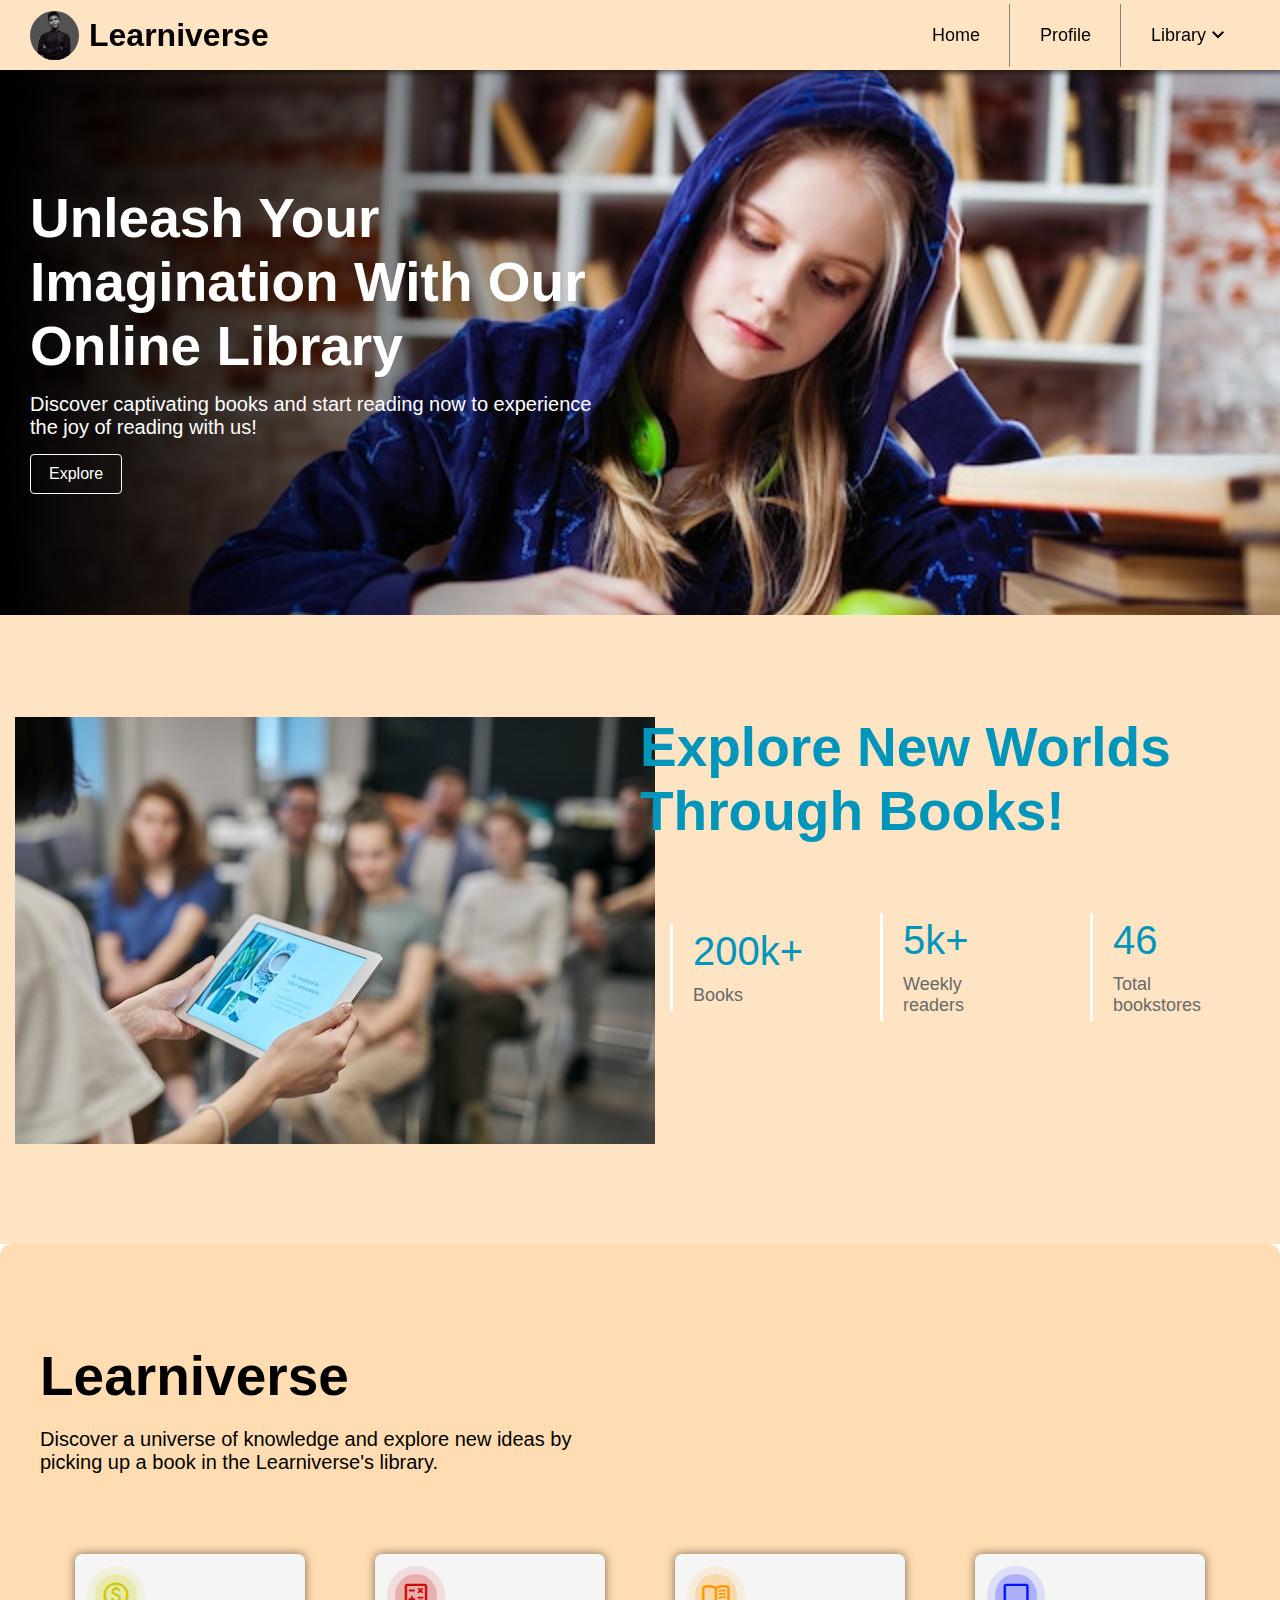
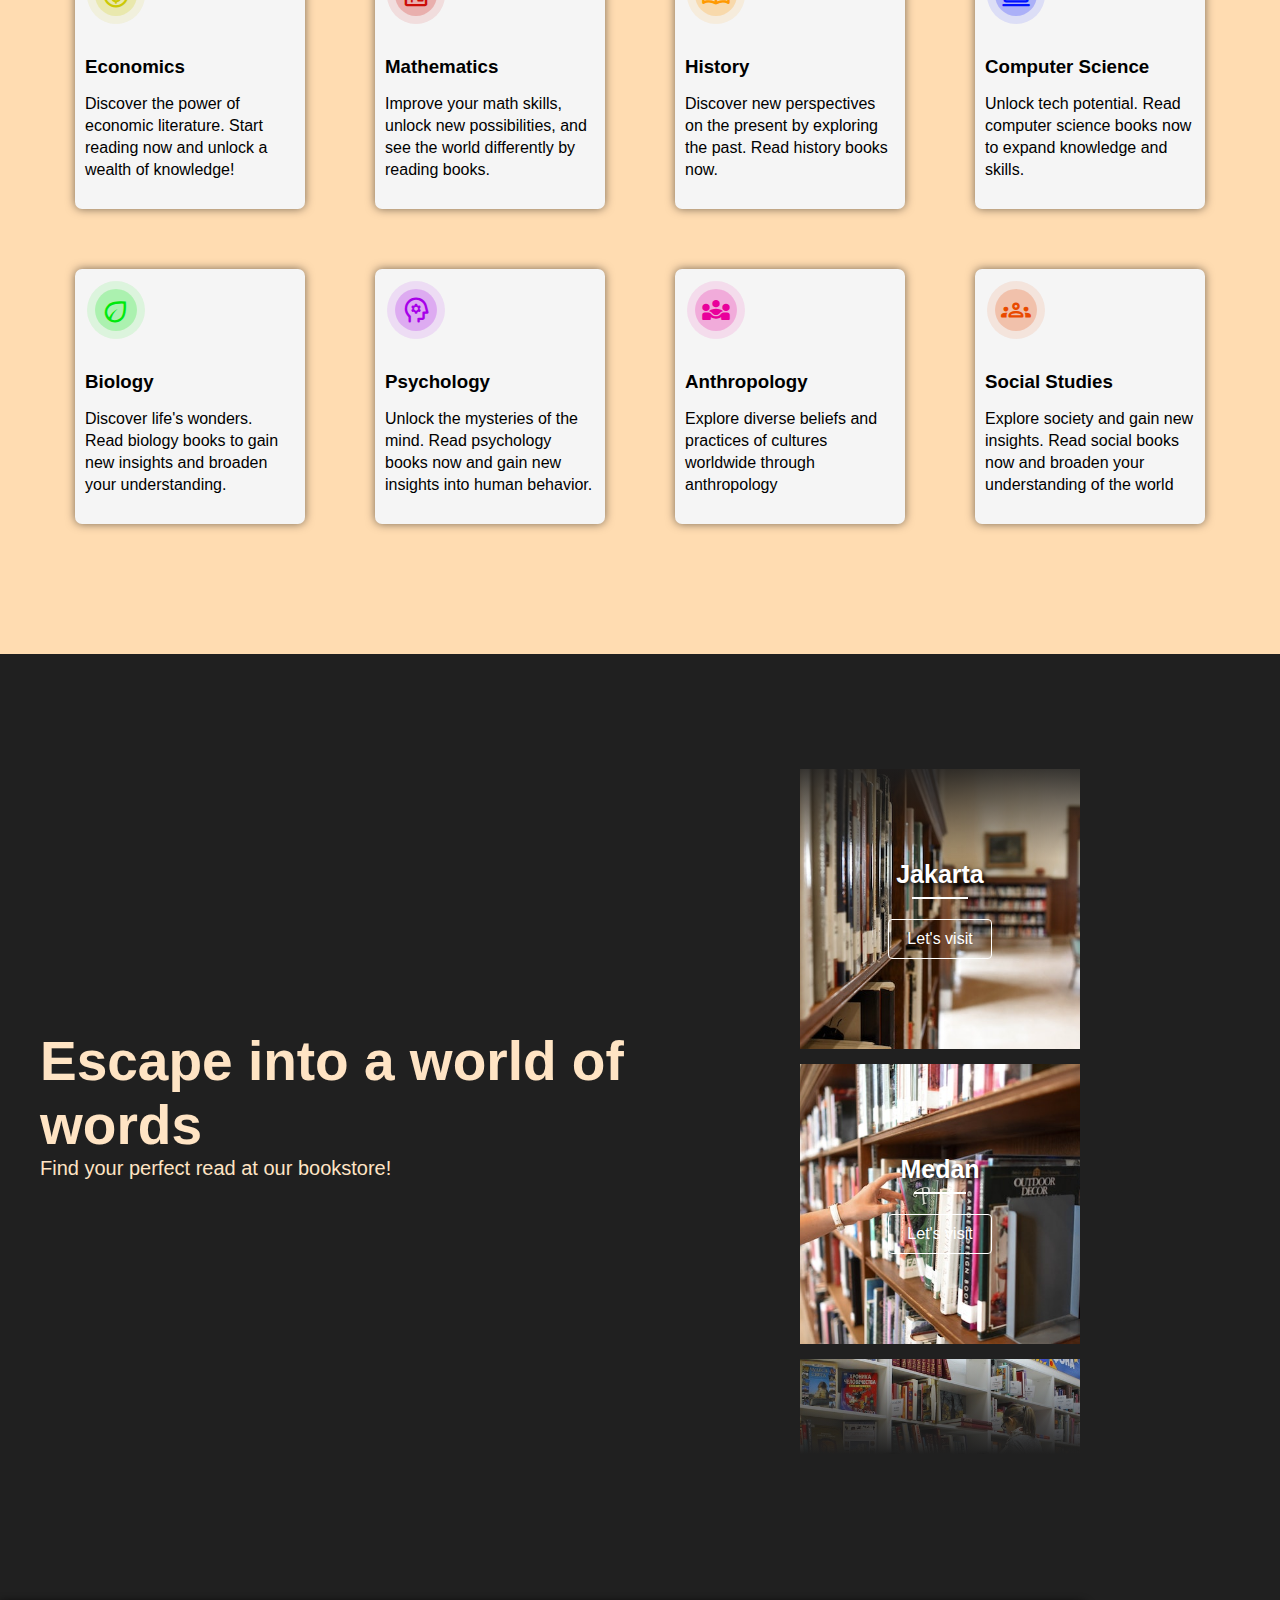
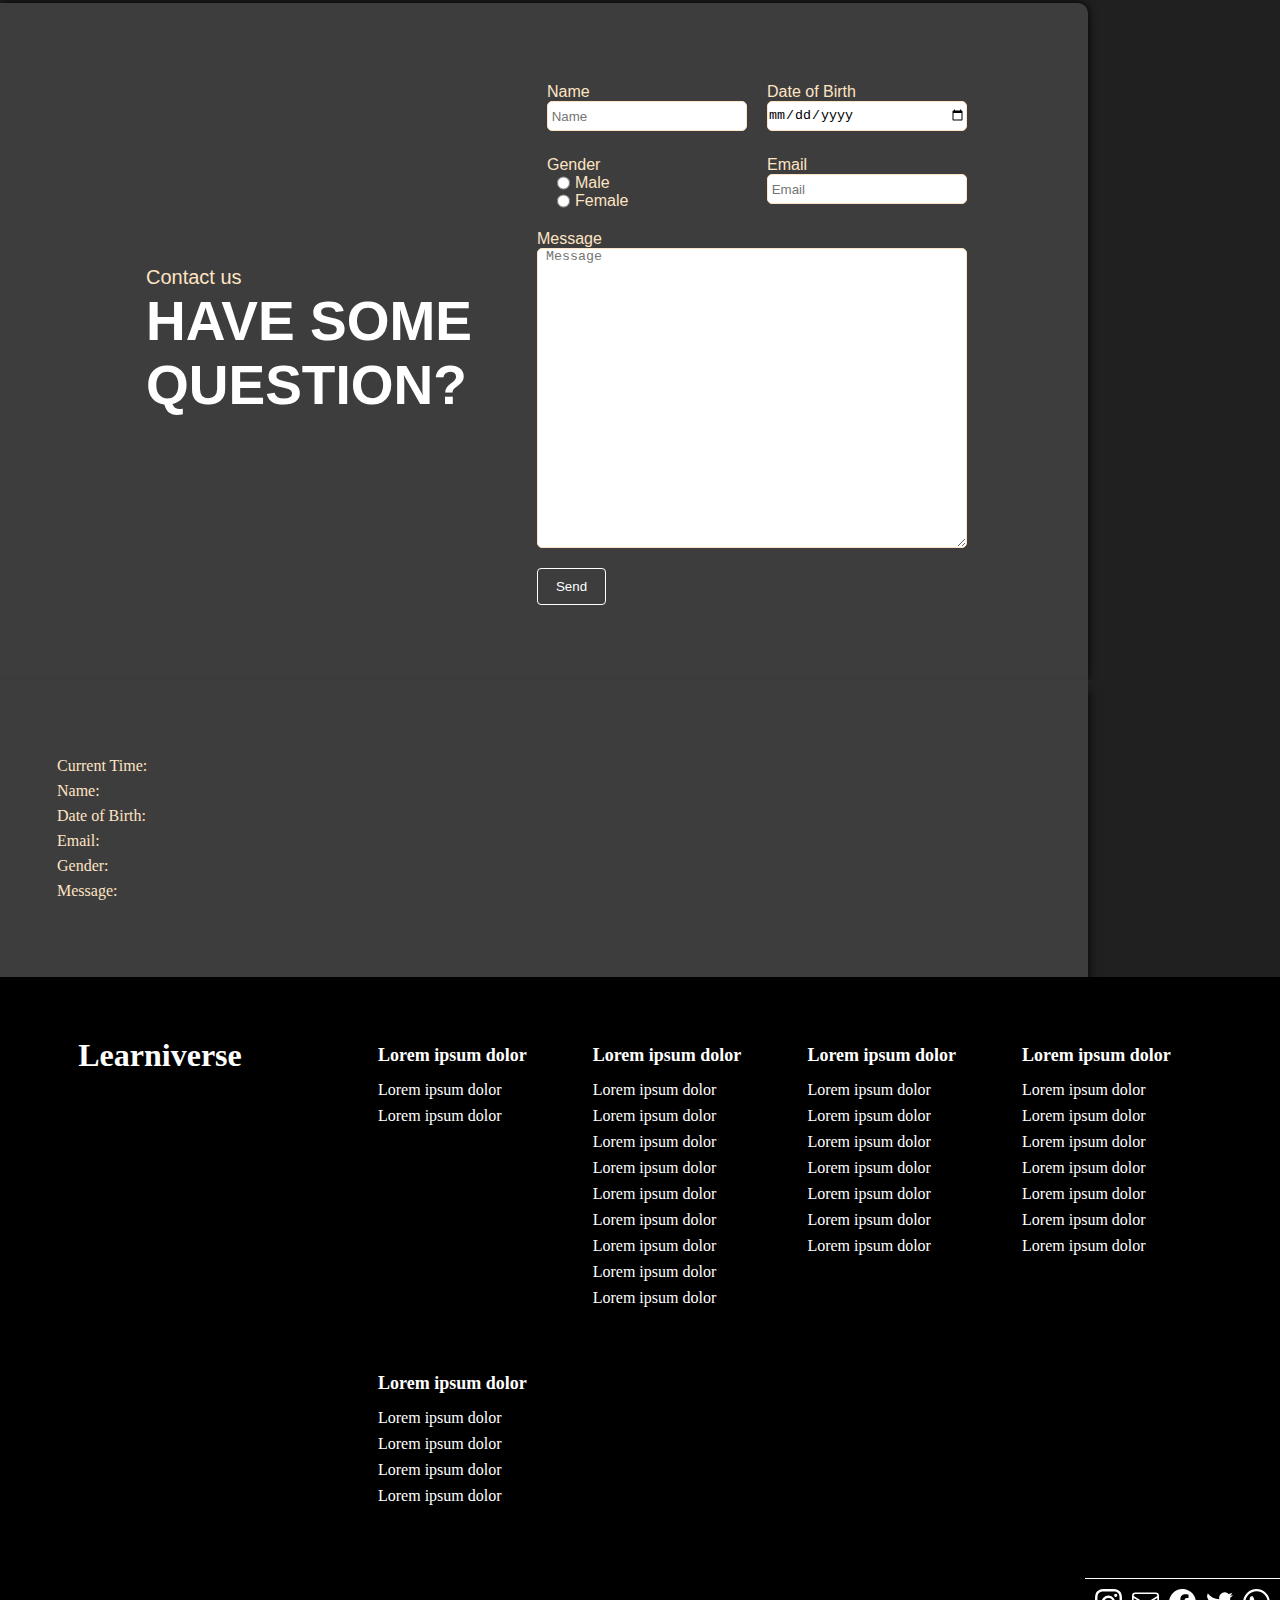
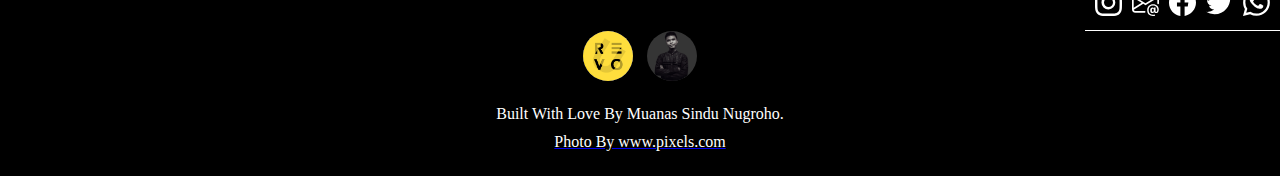
==== index.html @ a93713da "config" ====
<!DOCTYPE html>
<html lang="en">
  <head>
    <meta charset="UTF-8" />
    <meta http-equiv="X-UA-Compatible" content="IE=edge" />
    <meta name="viewport" content="width=device-width, initial-scale=1.0" />
    <link rel="preconnect" href="https://fonts.googleapis.com" />
    <link rel="preconnect" href="https://fonts.gstatic.com" crossorigin />
    <link
      href="https://fonts.googleapis.com/css2?family=Roboto+Mono&display=swap"
      rel="stylesheet"
    />
    <link
    rel="stylesheet"
    href="https://fonts.googleapis.com/css2?family=Material+Symbols+Outlined:opsz,wght,FILL,GRAD@48,400,0,0"
  />
    <link
      rel="stylesheet"
      href="https://fonts.googleapis.com/css2?family=Material+Symbols+Rounded:opsz,wght,FILL,GRAD@48,400,0,0"
    />
    <link rel="stylesheet" href="./assets/css/main.css" />
    <title>Home Page</title>
  </head>
  <body>
    

    <!-- nav -->
    <nav>
      <div class="menu">
        <span class="material-symbols-outlined menu-icon">
          menu
          </span>
      </div>
      <div class="container nav-container">
        <div class="logo-brand">
         <img src="/assets/img/img-background-linear-gradient.png" alt=""> 
         <h1>Learniverse</h1>
        </div>
        <div class="nav-bar">
          <div class="nav-link border-right">
            <a href="#">Home</a>
          </div>
          <div class="nav-link border-right">
            <a href="profile/index.html">Profile</a>
          </div>
          <div class="nav-link library">
            <a href="#">Library</a>
            <span class="material-symbols-outlined arrow">expand_more</span>
            <div class="dropdown">
              <div class="title">
                <p>Library</p>
              </div>
              <div class="link-container">
                <div class="link-section">
                  <a href="" class="link "><p class="sub-link"><span class="material-symbols-outlined">
                    arrow_right
                    </span>Lorem ipsum dolor</p></a>
                  <a href="#" class="link"><p>Lorem ipsum</p></a>
                  <a href="#" class="link"><p>Lorem ipsum</p></a>
                  <a href="#" class="link"><p>Lorem ipsum</p></a>
                  <a href="#" class="link"><p>Lorem ipsum</p></a>
                  <a href="#" class="link"><p>Lorem ipsum</p></a>
                  <a href="#" class="link"><p>Lorem ipsum</p></a>
                  <a href="#" class="link"><p>Lorem ipsum</p></a>
                </div>
                <div class="link-section">
                  <a href="#" class="link "><p class="sub-link"><span class="material-symbols-outlined">
                    arrow_right
                    </span>Lorem ipsum dolor</p></a>
                  <a href="#" class="link"><p>Lorem ipsum</p></a>
                  <a href="#" class="link"><p>Lorem ipsum</p></a>
                  <a href="#" class="link"><p>Lorem ipsum</p></a>
                  <a href="#" class="link"><p>Lorem ipsum</p></a>
                </div>
              </div>
            </div>
          </div>
        </div>
      </div>
    </nav>

    <!-- hero -->
    <section id="hero">
      <div class="hero-img">
        <img src="./assets/img/hero-img-1.jpg" alt="">
      </div>
      <div class="title">
        <h1>Unleash your imagination with our online library</h1>
        <p>Discover captivating books and start reading now to experience the joy of reading with us!</p>
        <a href="#" class="btn">Explore</a>
      </div>
    </section>

    <!-- book-stats -->
    <section id="book-stats">
      <div class="container">
        <div class="book-stats-img">
          <img src="./assets/img/hero-img-4.jpg" alt="" />
        </div>
        <div class="desc">
          <div class="desc-header">
            <h1>
              Explore new worlds through books!
            </h1>
          </div>
          <div class="desc-stats">
            <!-- books -->
            <div class="stats-item">
              <div class="number-stats-item">
                <p>200k+</p>
              </div>
              <div class="desc-stats-item">
                <p>Books</p>
              </div>
            </div>
            <!-- user -->
            <div class="stats-item">
              <div class="number-stats-item">
                <p>5k+</p>
              </div>
              <div class="desc-stats-item">
                <p>Weekly readers</p>
              </div>
            </div>
            <!-- bookstore -->
            <div class="stats-item">
              <div class="number-stats-item">
                <p>46</p>
              </div>
              <div class="desc-stats-item">
                <p>Total bookstores</p>
              </div>
            </div>
          </div>
        </div>
      </div>
    </section>

    <!-- learning -->
    <section id="learning">
      <div class="container">
        <div class="learning-title">
          <h1>Learniverse</h1>
          <p>Discover a universe of knowledge and explore new ideas by<br>picking up a book in the Learniverse's library.</p>
        </div>
        <div class="card-container">
          <!-- economics -->
          <a href="#" class="card">
            <div class="card-header">
              <span class="material-symbols-rounded" id="economics">
                monetization_on
              </span>
              <span class="material-symbols-rounded" id="arrow">
                arrow_forward_ios
              </span>
            </div>
            <div class="card-desc">
              <h3>Economics</h3>
              <p>
                Discover the power of economic literature. Start reading now and
                unlock a wealth of knowledge!
              </p>
            </div>
          </a>
          <!-- math -->
          <a href="#" class="card">
            <div class="card-header">
              <span class="material-symbols-rounded" id="math">
                calculate
              </span>
              <span class="material-symbols-rounded" id="arrow">
                arrow_forward_ios
              </span>
            </div>
            <div class="card-desc">
              <h3>Mathematics</h3>
              <p>
                Improve your math skills, unlock new possibilities, and see the
                world differently by reading books.
              </p>
            </div>
          </a>
          <!-- history -->
          <a href="#" class="card">
            <div class="card-header">
              <span class="material-symbols-rounded" id="history"> menu_book </span>
              <span class="material-symbols-rounded" id="arrow">
                arrow_forward_ios
              </span>
            </div>
            <div class="card-desc">
              <h3>History</h3>
              <p>
                Discover new perspectives on the present by exploring the past.
                Read history books now.
              </p>
            </div>
          </a>
          <!-- Computer Science -->
          <a href="#" class="card">
            <div class="card-header">
              <span class="material-symbols-rounded" id="computer">
                computer
                </span>
              <span class="material-symbols-rounded" id="arrow">
                arrow_forward_ios
              </span>
            </div>
            <div class="card-desc">
              <h3>Computer Science</h3>
              <p>
                Unlock tech potential. Read computer science books now to expand knowledge and skills.
              </p>
            </div>
          </a>
          <!-- Biology -->
          <a href="#" class="card">
            <div class="card-header">
              <span class="material-symbols-rounded" id="biology">
                eco
                </span>
              <span class="material-symbols-rounded" id="arrow">
                arrow_forward_ios
              </span>
            </div>
            <div class="card-desc">
              <h3>Biology</h3>
              <p>
                Discover life's wonders. Read biology books to gain new insights and broaden your understanding.
              </p>
            </div>
          </a>
          <!-- Psychology -->
          <a href="#" class="card">
            <div class="card-header">
              <span class="material-symbols-rounded" id="psycology">
                psychology
                </span>
              <span class="material-symbols-rounded" id="arrow">
                arrow_forward_ios
              </span>
            </div>
            <div class="card-desc">
              <h3>Psychology</h3>
              <p>
                Unlock the mysteries of the mind. Read psychology books now and gain new insights into human behavior.
              </p>
            </div>
          </a>
          <!-- Anthropology -->
          <a href="#" class="card">
            <div class="card-header">
              <span class="material-symbols-rounded" id="anthropology">
                diversity_3
                </span>
              <span class="material-symbols-rounded" id="arrow">
                arrow_forward_ios
              </span>
            </div>
            <div class="card-desc">
              <h3>Anthropology</h3>
              <p>
                Explore diverse beliefs and practices of cultures worldwide through anthropology
              </p>
            </div>
          </a>
           <!-- Social Studies -->
           <a href="#" class="card">
            <div class="card-header">
              <span class="material-symbols-rounded" id="social">
                groups
                </span>
              <span class="material-symbols-rounded" id="arrow">
                arrow_forward_ios
              </span>
            </div>
            <div class="card-desc">
              <h3>Social Studies</h3>
              <p>
                Explore society and gain new insights. Read social books now and broaden your understanding of the world
              </p>
            </div>
          </a>
        </div>
      </div>
    </section>

    <!-- bookstore -->
    <section id="bookstore">
      <div class="container">
        <div class="title-bookstore">
          <h1>Escape into a world of words</h1>
          <p>Find your perfect read at our bookstore!</p>
        </div>
        <div class="card-container">
        <div class="card-container-item">
        <div class="card lib-1">
          <h3>Jakarta</h3>
          <a href="#" class="btn">Let's visit</a>
        </div>
        <div class="card lib-2">
          <h3>Medan</h3>
          <a href="#" class="btn">Let's visit</a>
        </div>
        <div class="card lib-3">
          <h3>Gorontalo</h3>
          <a href="#" class="btn">Let's visit</a>
        </div>
        <div class="card lib-4">
          <h3>Pontianak</h3>
          <a href="#" class="btn">Let's visit</a>
        </div>
        <div class="card lib-5">
          <h3>Bali</h3>
          <a href="#" class="btn">Let's visit</a>
        </div>
        <div class="card lib-6">
          <h3>Jambi</h3>
          <a href="#" class="btn">Let's visit</a>
        </div>
        </div>
        
       </div>
      </div>
    </section>

    <!-- form -->
    <section id="form">
      <div class="container">
        <div class="form-title">
          <p>Contact us</p>
          <h1>HAVE SOME <br>QUESTION?</h1>
        </div>
        <div class="card">
          <form method="post" id="myForm">
            <div class="row-input">
              <div class="name-input">
                <label for="name" class="lable">Name</label>
                <input type="text" id="name" name="name" class="input" placeholder=" Name">
                <p id="name-validation"></p>
              </div>
              <div class="date-input">
                <label for="tanggal" class="lable">Date of Birth</label>
                <input type="date" id="tanggal" name="tanggal" class="input">
              </div>
            </div>
            <div class="row-input">
              <div class="gender-input">
                <label for="gender" class="lable">Gender</label>
                <div class="row-gender">
                  <input type="radio" id="gender_male" name="gender" value="Male">
                  <label for="gender_male" class="lable-gender">Male</label>
                </div>
                <div class="row-gender">
                  <input type="radio" id="gender_female" name="gender" value="Female">
                  <label for="gender_female" class="lable-gender">Female</label>
                </div>

              </div>
              <div class="email-input">
                <label for="email" class="lable">Email</label>
                <input type="email" id="email" name="email" class="input" placeholder=" Email">
                <p id="email-validation"></p>
              </div>
            </div>
            <div class="textareas-input">
              <label for="message" class="lable">Message</label>
              <textarea id="message" name="message" class="input" placeholder=" Message"></textarea>
              <p id="message-validation"></p>
            </div>
            <div class="submit">
              <button type="submit" class="btn">Send</button>
            </div>
          </form>
        </div>
      </div>
    </section>

    <section id="output">
      <div class="container">
        <div class="card-output">
          <p>Current Time: <span id="outputCurrentTime"></span></p>
          <p>Name: <span id="outputName"></span></p>
          <p>Date of Birth: <span id="outputDateOfBirth"></span></p>
          <p>Email: <span id="outputEmail"></span></p>
          <p>Gender: <span id="outputGender"></span></p>
          <p>Message: <span id="outputMessage"></span></p>
        </div>
      </div>
    </section>

    <!-- footer -->
    <footer>
      <div class="container">
        <div class="top-footer">
          <div class="brand-title">
            <h1>Learniverse</h1>
          </div>
          <div class="container-link">
            <div class="link-section">
              <a href="">
                <p class="sub-link">Lorem ipsum dolor</p>
              </a>
              <a href="">
                <p>Lorem ipsum dolor</p>
              </a>
              <a href="">
                <p>Lorem ipsum dolor</p>
              </a>
            </div>
            <div class="link-section">
              <a href="">
                <p class="sub-link">Lorem ipsum dolor</p>
              </a>
              <a href="">
                <p>Lorem ipsum dolor</p>
              </a>
              <a href="">
                <p>Lorem ipsum dolor</p>
              </a>
              <a href="">
                <p>Lorem ipsum dolor</p>
              </a>
              <a href="">
                <p>Lorem ipsum dolor</p>
              </a>
              <a href="">
                <p>Lorem ipsum dolor</p>
              </a>
              <a href="">
                <p>Lorem ipsum dolor</p>
              </a>
              <a href="">
                <p>Lorem ipsum dolor</p>
              </a>
              <a href="">
                <p>Lorem ipsum dolor</p>
              </a>
              <a href="">
                <p>Lorem ipsum dolor</p>
              </a>
            </div>
            <div class="link-section">
              <a href="">
                <p class="sub-link">Lorem ipsum dolor</p>
              </a>
              <a href="">
                <p>Lorem ipsum dolor</p>
              </a>
              <a href="">
                <p>Lorem ipsum dolor</p>
              </a>
              <a href="">
                <p>Lorem ipsum dolor</p>
              </a>
              <a href="">
                <p>Lorem ipsum dolor</p>
              </a>
              <a href="">
                <p>Lorem ipsum dolor</p>
              </a>
              <a href="">
                <p>Lorem ipsum dolor</p>
              </a>
              <a href="">
                <p>Lorem ipsum dolor</p>
              </a>
            </div>
            <div class="link-section">
              <a href="">
                <p class="sub-link">Lorem ipsum dolor</p>
              </a>
              <a href="">
                <p>Lorem ipsum dolor</p>
              </a>
              <a href="">
                <p>Lorem ipsum dolor</p>
              </a>
              <a href="">
                <p>Lorem ipsum dolor</p>
              </a>
              <a href="">
                <p>Lorem ipsum dolor</p>
              </a>
              <a href="">
                <p>Lorem ipsum dolor</p>
              </a>
              <a href="">
                <p>Lorem ipsum dolor</p>
              </a>
              <a href="">
                <p>Lorem ipsum dolor</p>
              </a>
            </div>
            <div class="link-section">
              <a href="">
                <p class="sub-link">Lorem ipsum dolor</p>
              </a>
              <a href="">
                <p>Lorem ipsum dolor</p>
              </a>
              <a href="">
                <p>Lorem ipsum dolor</p>
              </a>
              <a href="">
                <p>Lorem ipsum dolor</p>
              </a>
              <a href="">
                <p>Lorem ipsum dolor</p>
              </a>
            </div>
          </div>
        </div>
        <div class="baseline-footer">
          <div class="sosmed">
            <a href="" class="sosmed-icon"><img src="/assets/img/instagram.svg" alt=""></a>
            <a href="" class="sosmed-icon"><img src="/assets/img/envelope-at.svg" alt=""></a>
            <a href="" class="sosmed-icon"><img src="/assets/img/facebook.svg" alt=""></a>
            <a href="" class="sosmed-icon"><img src="/assets/img/twitter.svg" alt=""></a>
            <a href="" class="sosmed-icon"><img src="/assets/img/whatsapp.svg" alt=""></a>
          </div>
          <div class="baseline-logo">
            <img src="/assets/img/RevoU_Logo_WhiteBG.png" alt="">
            <img src="/assets/img/img-background-linear-gradient.png" alt="">
          </div>
          <div class="created-by">
            <p>Built With Love By Muanas Sindu Nugroho.</p>
            <a href="https://www.pexels.com/" target="_blank">
              <p>Photo By www.pixels.com</p>
            </a>
          </div>
        </div>
      </div>
    </footer>

    <script src="./assets/script/main.js"></script>
  </body>
</html>
---- assets/css/main.css ----
nav {
  width: 100%;
  height: 70px;
  background-color: bisque;
  position: fixed;
  top: 0;
  left: 0;
  right: 0;
  box-shadow: 2px 2px 5px 1px rgba(0, 0, 0, 0.5254901961);
  font-family: "Montserrat", sans-serif;
  z-index: 10;
}
nav .menu {
  display: none;
}
nav .container {
  width: 100%;
  height: 100%;
  padding: 0px 20px 0 30px;
  display: flex;
  align-items: center;
  justify-content: space-between;
}
nav .container .logo-brand {
  height: 100%;
  width: -webkit-max-content;
  width: -moz-max-content;
  width: max-content;
  display: flex;
  align-items: center;
}
nav .container .logo-brand img {
  background-color: rgb(82, 82, 82);
  border-radius: 100%;
  height: 70%;
  margin: 0 10px 0 0;
}
nav .container .nav-bar {
  width: -webkit-max-content;
  width: -moz-max-content;
  width: max-content;
  height: 100%;
  display: flex;
  justify-content: space-around;
  align-items: center;
  margin-right: 0px;
}
nav .container .nav-bar .nav-link {
  width: -webkit-max-content;
  width: -moz-max-content;
  width: max-content;
  height: 100%;
  padding: 0 30px;
  display: flex;
  justify-content: center;
  align-items: center;
  position: relative;
}
nav .container .nav-bar .nav-link.border-right::before {
  content: "";
  width: 0;
  height: 90%;
  border-right: 1px solid grey;
  position: absolute;
  right: 0;
  top: 0;
  bottom: 0;
  margin: auto;
}
nav .container .nav-bar .nav-link .arrow {
  transition: 0.4s cubic-bezier(0.18, 0.85, 0.38, 0.95);
}
nav .container .nav-bar .nav-link:hover .arrow {
  transform: rotate(180deg);
}
nav .container .nav-bar .nav-link a {
  font-size: 18px;
  text-decoration: none;
  color: black;
  text-transform: capitalize;
}
nav .container .nav-bar .nav-link .dropdown {
  display: none;
  justify-content: center;
  align-items: flex-start;
  width: 100%;
  height: -webkit-max-content;
  height: -moz-max-content;
  height: max-content;
  position: fixed;
  left: 0;
  right: 0;
  bottom: 0;
  top: 0px;
  background-color: whitesmoke;
  overflow: hidden;
  font-family: "Nunito", sans-serif;
  background-image: url("/assets/img/bg-dropdown-library.jpg");
  background-repeat: no-repeat;
  background-size: cover;
  background-position: center;
  box-shadow: 0 5px 10px 0 rgba(0, 0, 0, 0.425);
}
nav .container .nav-bar .nav-link .dropdown::after {
  content: "";
  width: 100%;
  height: 100%;
  position: absolute;
  top: 0;
  bottom: 0;
  left: 0;
  right: 0;
  z-index: -1;
  background-image: linear-gradient(to right, rgb(255, 255, 255), rgba(255, 255, 255, 0.6));
}
nav .container .nav-bar .nav-link .dropdown .title {
  height: 100%;
  width: 26%;
  text-align: center;
  font-size: 28px;
  padding: 25px 70px;
  text-align: end;
  font-weight: 500;
}
nav .container .nav-bar .nav-link .dropdown .link-container {
  width: 74%;
  height: -webkit-max-content;
  height: -moz-max-content;
  height: max-content;
  display: flex;
  padding: 13px 80px;
  flex-direction: row;
  position: relative;
}
nav .container .nav-bar .nav-link .dropdown .link-container::before {
  content: "";
  width: 100%;
  height: 85%;
  margin: auto;
  border-left: 2px solid rgb(134, 134, 134);
  position: absolute;
  right: 0;
  top: 0;
  bottom: 0;
}
nav .container .nav-bar .nav-link .dropdown .link-container .link-section {
  margin-right: 40px;
}
nav .container .nav-bar .nav-link .dropdown .link-container .link-section a {
  color: rgb(77, 77, 77);
  z-index: 9;
}
nav .container .nav-bar .nav-link .dropdown .link-container .link-section a p {
  width: -webkit-max-content;
  width: -moz-max-content;
  width: max-content;
  border-radius: 2px;
  padding: 5px;
  margin: 7px;
  position: relative;
}
nav .container .nav-bar .nav-link .dropdown .link-container .link-section a p:hover {
  background-color: rgba(230, 230, 230, 0.596);
}
nav .container .nav-bar .nav-link .dropdown .link-container .link-section a p.sub-link {
  font-weight: 600;
  color: black;
}
nav .container .nav-bar .nav-link .dropdown .link-container .link-section a p .material-symbols-outlined {
  position: absolute;
  left: -20px;
}
nav .container .library {
  height: 100%;
  width: -webkit-max-content;
  width: -moz-max-content;
  width: max-content;
  transition: 0.3s cubic-bezier(0.18, 0.85, 0.38, 0.95);
}
nav .container .library:hover .dropdown {
  display: flex;
  top: 70px;
  opacity: 1;
}

@media (max-width: 575.98px) {
  nav {
    min-height: 72px;
    max-height: -webkit-max-content;
    max-height: -moz-max-content;
    max-height: max-content;
    background-color: bisque;
    box-shadow: none;
  }
  nav .menu {
    display: flex;
    width: 100%;
    height: -webkit-max-content;
    height: -moz-max-content;
    height: max-content;
    justify-content: flex-end;
    background-color: bisque;
    align-items: center;
    padding: 10px;
    z-index: 10;
    position: relative;
  }
  nav .menu .menu-icon {
    font-size: 50px;
    border: 1px solid black;
    border-radius: 5px;
    padding: 0 5px;
  }
  nav .container {
    width: 100%;
    height: -webkit-max-content;
    height: -moz-max-content;
    height: max-content;
    display: flex;
    flex-direction: column;
    box-shadow: 2px 2px 5px 1px rgba(0, 0, 0, 0.5254901961);
    padding: 10px;
    margin-top: -187px;
    opacity: 1;
    background-color: bisque;
    transition: 0.3s cubic-bezier(0.215, 0.61, 0.355, 1);
    z-index: -10;
  }
  nav .container .logo-brand {
    justify-content: flex-start;
    width: 100%;
  }
  nav .container .logo-brand img {
    width: 60px;
  }
  nav .container .nav-bar {
    flex-direction: column;
  }
  nav .container .nav-bar .nav-link {
    margin: 15px 0 0 0;
  }
  nav .container .nav-bar .nav-link a {
    font-size: 20px;
    font-weight: 600;
  }
  nav .container .nav-bar .nav-link.border-right::before, nav .container .nav-bar .nav-link .material-symbols-outlined, nav .container .nav-bar .nav-link .dropdown {
    border-right: none;
    display: none;
  }
}
@media (max-width: 767.98px) {
  nav {
    min-height: 72px;
    max-height: -webkit-max-content;
    max-height: -moz-max-content;
    max-height: max-content;
    background-color: bisque;
    box-shadow: none;
  }
  nav .menu {
    display: flex;
    width: 100%;
    height: -webkit-max-content;
    height: -moz-max-content;
    height: max-content;
    justify-content: flex-end;
    background-color: bisque;
    align-items: center;
    padding: 10px;
    z-index: 10;
    position: relative;
  }
  nav .menu .menu-icon {
    font-size: 40px;
    border: 1px solid black;
    border-radius: 5px;
    padding: 0 5px;
  }
  nav .container {
    width: 100%;
    height: -webkit-max-content;
    height: -moz-max-content;
    height: max-content;
    display: flex;
    flex-direction: column;
    box-shadow: 2px 2px 5px 1px rgba(0, 0, 0, 0.5254901961);
    padding: 10px;
    margin-top: -187px;
    opacity: 1;
    background-color: bisque;
    transition: 0.3s cubic-bezier(0.215, 0.61, 0.355, 1);
    z-index: -10;
  }
  nav .container .logo-brand {
    justify-content: flex-start;
    width: 100%;
  }
  nav .container .logo-brand img {
    width: 60px;
  }
  nav .container .nav-bar {
    flex-direction: column;
  }
  nav .container .nav-bar .nav-link {
    margin: 15px 0 0 0;
  }
  nav .container .nav-bar .nav-link a {
    font-size: 20px;
    font-weight: 600;
  }
  nav .container .nav-bar .nav-link.border-right::before, nav .container .nav-bar .nav-link .material-symbols-outlined, nav .container .nav-bar .nav-link .dropdown {
    border-right: none;
    display: none;
  }
}
section#hero {
  width: 100%;
  height: 550px;
  margin-top: 65px;
  z-index: 4;
  position: relative;
  font-family: "Open Sans", sans-serif;
  overflow: hidden;
}
section#hero::before {
  content: "";
  width: 50%;
  height: 600px;
  position: absolute;
  bottom: 0;
  top: 0;
  background-image: linear-gradient(to right, black, rgba(0, 0, 0, 0));
}
section#hero .hero-img {
  width: 100%;
  height: 100%;
  z-index: -2;
}
section#hero .hero-img img {
  margin-top: -50px;
  width: 100%;
  background-position: 0 -30px;
}
section#hero .title {
  width: 50%;
  height: -webkit-max-content;
  height: -moz-max-content;
  height: max-content;
  padding: 70px 30px;
  position: absolute;
  bottom: 0;
  left: 0;
  top: 0;
  margin: auto;
  z-index: 5;
  color: white;
  display: flex;
  flex-direction: column;
}
section#hero .title h1 {
  font-size: 55px;
  font-family: "Open Sans", sans-serif;
  margin-bottom: 15px;
  text-transform: capitalize;
}
section#hero .title p {
  font-size: 20px;
  font-family: "Open Sans", sans-serif;
  margin-bottom: 15px;
}
section#hero .title .btn {
  width: -webkit-max-content;
  width: -moz-max-content;
  width: max-content;
}

@media (max-width: 433.98px) {
  section#hero {
    height: -webkit-max-content;
    height: -moz-max-content;
    height: max-content;
  }
  section#hero::before {
    content: "";
    width: 100%;
    height: 105%;
    top: 2px;
    bottom: 0px;
  }
  section#hero .title {
    display: flex;
    flex-direction: column;
    padding: 0 10px;
  }
  section#hero .title h1 {
    font-size: 18px !important;
  }
  section#hero .title p {
    display: none;
  }
  section#hero .title .btn {
    font-size: 16px;
    padding: 3px 5px;
  }
  section#hero .hero-img img {
    margin-bottom: -5px;
  }
}
@media (max-width: 575.98px) {
  section#hero {
    height: -webkit-max-content;
    height: -moz-max-content;
    height: max-content;
  }
  section#hero::before {
    content: "";
    width: 100%;
    height: 105%;
    top: 2px;
    bottom: 0px;
  }
  section#hero .title {
    display: flex;
    flex-direction: column;
    padding: 0 10px;
  }
  section#hero .title h1 {
    font-size: 18px;
  }
  section#hero .title p {
    display: none;
  }
  section#hero .title .btn {
    font-size: 16px;
    padding: 3px 5px;
  }
  section#hero .hero-img img {
    margin-bottom: -5px;
  }
}
@media (max-width: 767.98px) {
  section#hero {
    height: -webkit-max-content;
    height: -moz-max-content;
    height: max-content;
  }
  section#hero::before {
    content: "";
    width: 100%;
    height: 105%;
    top: 2px;
    bottom: 0px;
  }
  section#hero .title {
    display: flex;
    flex-direction: column;
    padding: 0 10px;
  }
  section#hero .title h1 {
    font-size: 27px;
  }
  section#hero .title p {
    font-size: 18px;
  }
  section#hero .title .btn {
    font-size: 16px;
    padding: 3px 5px;
  }
  section#hero .hero-img img {
    margin-bottom: -5px;
  }
}
@media (max-width: 991.98px) {
  section#hero {
    height: -webkit-max-content;
    height: -moz-max-content;
    height: max-content;
  }
  section#hero::before {
    content: "";
    width: 100%;
    height: 105%;
    top: 2px;
    bottom: 0px;
  }
  section#hero .title {
    display: flex;
    flex-direction: column;
    padding: 0 10px;
  }
  section#hero .title h1 {
    font-size: 27px;
  }
  section#hero .title p {
    font-size: 18px;
  }
  section#hero .title .btn {
    font-size: 16px;
    padding: 3px 5px;
  }
  section#hero .hero-img img {
    margin-bottom: -5px;
  }
}
section#book-stats {
  background-color: bisque;
  width: 100%;
  height: -webkit-max-content;
  height: -moz-max-content;
  height: max-content;
  padding: 100px 0;
  display: flex;
  justify-content: center;
  align-items: center;
}
section#book-stats .container {
  width: 100%;
  height: -webkit-max-content;
  height: -moz-max-content;
  height: max-content;
  display: flex;
  padding: 0 15px;
  flex-direction: row;
  justify-content: flex-start;
  align-items: center;
  position: relative;
  font-family: "Open Sans", sans-serif;
}
section#book-stats .container .book-stats-img {
  width: 50%;
  height: 100%;
  display: flex;
  justify-content: flex-start;
  align-items: center;
}
section#book-stats .container .book-stats-img img {
  margin-top: 2px;
  height: 100%;
}
section#book-stats .container .desc {
  width: 50%;
  height: -webkit-max-content;
  height: -moz-max-content;
  height: max-content;
  background-image: linear-gradient(to right, rgba(255, 228, 196, 0), bisque, bisque);
  display: flex;
  padding: 0 0 30px 0;
  flex-direction: column;
  justify-content: center;
  align-items: center;
  position: absolute;
  right: 0;
  top: 0;
  bottom: 0;
}
section#book-stats .container .desc .desc-header {
  width: 100%;
}
section#book-stats .container .desc .desc-header h1 {
  color: rgb(0, 150, 187);
  text-transform: capitalize;
  font-size: 55px;
}
section#book-stats .container .desc .desc-stats {
  width: 100%;
  height: -webkit-max-content;
  height: -moz-max-content;
  height: max-content;
  display: flex;
  padding: 60px 0;
  justify-content: flex-start;
  align-items: center;
  flex-direction: row;
  flex-wrap: wrap;
}
section#book-stats .container .desc .desc-stats .stats-item {
  width: 150px;
  height: -webkit-max-content;
  height: -moz-max-content;
  height: max-content;
  display: flex;
  flex-direction: column;
  padding: 5px 5px 5px 20px;
  justify-content: center;
  align-items: center;
  margin: 10px 30px;
  border-left: 3px solid rgb(255, 255, 255);
}
section#book-stats .container .desc .desc-stats .stats-item .number-stats-item {
  font-size: 40px;
  font-weight: 400;
  color: rgb(0, 150, 187);
  width: 100%;
  height: -webkit-max-content;
  height: -moz-max-content;
  height: max-content;
  margin-bottom: 11px;
}
section#book-stats .container .desc .desc-stats .stats-item .desc-stats-item {
  color: rgb(105, 105, 105);
  width: 100%;
  font-size: 18px;
  height: -webkit-max-content;
  height: -moz-max-content;
  height: max-content;
}
section#book-stats .container .brown-gradient-bg {
  background-image: linear-gradient(to right, rgb(255, 241, 223), rgb(253, 141, 4));
  padding: 0 5px;
}

@media (max-width: 433.98px) {
  section#book-stats {
    padding: 60px 0;
  }
  section#book-stats .container {
    flex-direction: column;
    padding: 0 10px;
    justify-content: center !important;
  }
  section#book-stats .container .book-stats-img {
    width: 100%;
    height: -webkit-max-content;
    height: -moz-max-content;
    height: max-content;
  }
  section#book-stats .container .book-stats-img img {
    width: 100%;
  }
  section#book-stats .container .desc {
    position: static;
    width: 100%;
    height: -webkit-max-content;
    height: -moz-max-content;
    height: max-content;
    background-image: linear-gradient(to bottom, rgba(255, 228, 196, 0), bisque, bisque);
    margin-top: -70px;
  }
  section#book-stats .container .desc .desc-header h1 {
    font-size: 27px;
  }
  section#book-stats .container .desc .desc-stats {
    padding: 10px 0;
  }
  section#book-stats .container .desc .desc-stats .stats-item {
    width: -webkit-max-content !important;
    width: -moz-max-content !important;
    width: max-content !important;
    margin: 10px;
  }
  section#book-stats .container .desc .desc-stats .stats-item .number-stats-item {
    font-size: 25px;
  }
}
@media (max-width: 575.98px) {
  section#book-stats {
    padding: 60px 0;
  }
  section#book-stats .container {
    flex-direction: column;
    padding: 0 10px;
    justify-content: center;
  }
  section#book-stats .container .book-stats-img {
    width: 100%;
    height: -webkit-max-content;
    height: -moz-max-content;
    height: max-content;
  }
  section#book-stats .container .book-stats-img img {
    width: 100%;
  }
  section#book-stats .container .desc {
    position: static;
    width: 100%;
    height: -webkit-max-content;
    height: -moz-max-content;
    height: max-content;
    background-image: linear-gradient(to bottom, rgba(255, 228, 196, 0), bisque, bisque);
    margin-top: -70px;
  }
  section#book-stats .container .desc .desc-header h1 {
    font-size: 27px;
  }
  section#book-stats .container .desc .desc-stats {
    padding: 10px 0;
  }
  section#book-stats .container .desc .desc-stats .stats-item {
    width: -webkit-max-content;
    width: -moz-max-content;
    width: max-content;
    margin: 10px;
  }
  section#book-stats .container .desc .desc-stats .stats-item .number-stats-item {
    font-size: 25px;
  }
}
@media (max-width: 767.98px) {
  section#book-stats {
    padding: 100px 0;
  }
  section#book-stats .container {
    flex-direction: column;
    padding: 0 10px;
    justify-content: center;
  }
  section#book-stats .container .book-stats-img {
    width: 100%;
    height: -webkit-max-content;
    height: -moz-max-content;
    height: max-content;
  }
  section#book-stats .container .book-stats-img img {
    width: 100%;
  }
  section#book-stats .container .desc {
    position: static;
    width: 100% !important;
    height: -webkit-max-content;
    height: -moz-max-content;
    height: max-content;
    background-image: linear-gradient(to bottom, rgba(255, 228, 196, 0), bisque, bisque);
    margin-top: -70px;
  }
  section#book-stats .container .desc .desc-header h1 {
    font-size: 27px;
  }
  section#book-stats .container .desc .desc-stats {
    padding: 10px 0;
  }
  section#book-stats .container .desc .desc-stats .stats-item {
    width: -webkit-max-content;
    width: -moz-max-content;
    width: max-content;
    margin: 10px;
  }
  section#book-stats .container .desc .desc-stats .stats-item .number-stats-item {
    font-size: 25px;
  }
}
@media (max-width: 991.98px) {
  section#book-stats .container .desc {
    width: 60%;
  }
}
section#learning {
  background-color: rgb(255, 220, 177);
  width: 100%;
  height: -webkit-max-content;
  height: -moz-max-content;
  height: max-content;
  border-radius: 12px 12px 0 0;
  position: relative;
}
section#learning .container {
  width: 100%;
  height: 100%;
  padding: 100px 40px;
  display: flex;
  flex-direction: column;
}
section#learning .container .learning-title {
  width: 100%;
  height: -webkit-max-content;
  height: -moz-max-content;
  height: max-content;
  margin-bottom: 50px;
  font-family: "Open Sans", sans-serif;
}
section#learning .container .learning-title h1 {
  font-size: 55px;
  margin-bottom: 20px;
}
section#learning .container .learning-title p {
  font-size: 20px;
}
section#learning .container .card-container {
  width: 100%;
  height: -webkit-max-content;
  height: -moz-max-content;
  height: max-content;
  display: flex;
  justify-content: space-around;
  flex-wrap: wrap;
  align-items: center;
}
section#learning .container .card-container .card {
  width: 230px;
  height: 255px;
  background-color: whitesmoke;
  display: flex;
  flex-direction: column;
  padding: 10px;
  border-radius: 7px;
  font-family: "Open Sans", sans-serif;
  text-decoration: none;
  color: black;
  margin: 30px;
  box-shadow: 0 0 10px 0 rgba(0, 0, 0, 0.527);
}
section#learning .container .card-container .card .card-header {
  width: 100%;
  height: -webkit-max-content;
  height: -moz-max-content;
  height: max-content;
  display: flex;
  margin-bottom: 30px;
  padding: 10px;
}
section#learning .container .card-container .card .card-header span {
  font-size: 30px;
  padding: 6px;
}
section#learning .container .card-container .card .card-header #arrow {
  margin-left: 10px;
  opacity: 0;
  transition: 0.3s cubic-bezier(0.175, 0.885, 0.32, 1.275);
}
section#learning .container .card-container .card .card-header .material-symbols-rounded#economics {
  border-radius: 100%;
  color: rgb(204, 201, 6);
  background-color: rgba(204, 201, 6, 0.3);
  box-shadow: 0 0 0 8px rgba(204, 201, 6, 0.1);
}
section#learning .container .card-container .card .card-header .material-symbols-rounded#math {
  border-radius: 100%;
  color: rgb(204, 13, 6);
  background-color: rgba(204, 13, 6, 0.3);
  box-shadow: 0 0 0 8px rgba(204, 13, 6, 0.1);
}
section#learning .container .card-container .card .card-header .material-symbols-rounded#history {
  border-radius: 100%;
  color: rgb(255, 153, 0);
  background-color: rgba(255, 153, 0, 0.3);
  box-shadow: 0 0 0 8px rgba(255, 153, 0, 0.1);
}
section#learning .container .card-container .card .card-header .material-symbols-rounded#computer {
  border-radius: 100%;
  color: rgb(0, 17, 255);
  background-color: rgba(0, 17, 255, 0.3);
  box-shadow: 0 0 0 8px rgba(0, 17, 255, 0.1);
}
section#learning .container .card-container .card .card-header .material-symbols-rounded#biology {
  border-radius: 100%;
  color: rgb(0, 233, 12);
  background-color: rgba(0, 233, 12, 0.3);
  box-shadow: 0 0 0 8px rgba(0, 233, 12, 0.1);
}
section#learning .container .card-container .card .card-header .material-symbols-rounded#psycology {
  border-radius: 100%;
  color: rgb(167, 0, 233);
  background-color: rgba(167, 0, 233, 0.3);
  box-shadow: 0 0 0 8px rgba(167, 0, 233, 0.1);
}
section#learning .container .card-container .card .card-header .material-symbols-rounded#anthropology {
  border-radius: 100%;
  color: rgb(233, 0, 155);
  background-color: rgba(233, 0, 155, 0.3);
  box-shadow: 0 0 0 8px rgba(233, 0, 155, 0.1);
}
section#learning .container .card-container .card .card-header .material-symbols-rounded#social {
  border-radius: 100%;
  color: rgb(233, 74, 0);
  background-color: rgba(233, 74, 0, 0.3);
  box-shadow: 0 0 0 8px rgba(233, 74, 0, 0.1);
}
section#learning .container .card-container .card .card-desc {
  width: 100%;
  height: -webkit-max-content;
  height: -moz-max-content;
  height: max-content;
  text-transform: capitalize;
}
section#learning .container .card-container .card .card-desc h3 {
  margin-bottom: 15px;
}
section#learning .container .card-container .card .card-desc p {
  text-transform: none;
  line-height: 22px;
}
section#learning .container .card-container .card:hover #arrow {
  margin-left: 17px;
  opacity: 1;
}

@media (max-width: 433.98px) {
  section#learning .container {
    padding: 60px 10px;
  }
  section#learning .container .learning-title {
    margin-bottom: 15px;
  }
  section#learning .container .learning-title h1 {
    font-size: 27px;
    margin-bottom: 0;
  }
  section#learning .container .learning-title p {
    display: none;
  }
  section#learning .container .card-container {
    flex-direction: row;
  }
  section#learning .container .card-container .card {
    width: 180px;
    height: 60px;
    flex-direction: row;
    margin: 10px 5px;
    justify-content: flex-start;
    align-items: center;
  }
  section#learning .container .card-container .card .card-header {
    width: 60px;
    height: 60;
    padding: 0;
    margin-bottom: 0;
  }
  section#learning .container .card-container .card .card-header .material-symbols-rounde#economics,
section#learning .container .card-container .card .card-header .material-symbols-rounded#math,
section#learning .container .card-container .card .card-header .material-symbols-rounded#history,
section#learning .container .card-container .card .card-header .material-symbols-rounded#computer,
section#learning .container .card-container .card .card-header .material-symbols-rounded#biology,
section#learning .container .card-container .card .card-header .material-symbols-rounded#psycology,
section#learning .container .card-container .card .card-header .material-symbols-rounded#anthropology,
section#learning .container .card-container .card .card-header .material-symbols-rounded#social {
    box-shadow: none;
  }
  section#learning .container .card-container .card .card-desc {
    width: 110px;
    height: 60px;
    align-items: center;
  }
  section#learning .container .card-container .card .card-desc h3 {
    font-size: 15px;
    margin-bottom: 0;
  }
  section#learning .container .card-container .card .card-desc p {
    display: none;
  }
}
@media (max-width: 575.98px) {
  section#learning .container {
    padding: 60px 10px;
  }
  section#learning .container .learning-title {
    margin-bottom: 15px;
  }
  section#learning .container .learning-title h1 {
    font-size: 27px;
    margin-bottom: 0;
  }
  section#learning .container .learning-title p {
    display: none;
  }
  section#learning .container .card-container {
    flex-direction: row;
  }
  section#learning .container .card-container .card {
    width: 180px;
    height: 60px;
    flex-direction: row;
    margin: 10px 5px;
    justify-content: flex-start;
    align-items: center;
  }
  section#learning .container .card-container .card .card-header {
    width: 60px;
    height: 60;
    padding: 0;
    margin-bottom: 0;
  }
  section#learning .container .card-container .card .card-header .material-symbols-rounde#economics,
section#learning .container .card-container .card .card-header .material-symbols-rounded#math,
section#learning .container .card-container .card .card-header .material-symbols-rounded#history,
section#learning .container .card-container .card .card-header .material-symbols-rounded#computer,
section#learning .container .card-container .card .card-header .material-symbols-rounded#biology,
section#learning .container .card-container .card .card-header .material-symbols-rounded#psycology,
section#learning .container .card-container .card .card-header .material-symbols-rounded#anthropology,
section#learning .container .card-container .card .card-header .material-symbols-rounded#social {
    box-shadow: none;
  }
  section#learning .container .card-container .card .card-desc {
    width: 110px;
    height: 60px;
    align-items: center;
  }
  section#learning .container .card-container .card .card-desc h3 {
    font-size: 15px;
    margin-bottom: 0;
  }
  section#learning .container .card-container .card .card-desc p {
    display: none;
  }
}
@media (max-width: 767.98px) {
  section#learning .container {
    padding: 60px 10px;
  }
  section#learning .container .learning-title {
    margin-bottom: 15px;
  }
  section#learning .container .learning-title h1 {
    font-size: 27px;
    margin-bottom: 0;
  }
  section#learning .container .learning-title p {
    display: none;
  }
  section#learning .container .card-container {
    flex-direction: row;
  }
  section#learning .container .card-container .card {
    width: 180px;
    height: 60px;
    flex-direction: row;
    margin: 10px 5px;
    justify-content: flex-start;
    align-items: center;
  }
  section#learning .container .card-container .card .card-header {
    width: 60px;
    height: 60;
    padding: 0;
    margin-bottom: 0;
  }
  section#learning .container .card-container .card .card-header .material-symbols-rounde#economics,
section#learning .container .card-container .card .card-header .material-symbols-rounded#math,
section#learning .container .card-container .card .card-header .material-symbols-rounded#history,
section#learning .container .card-container .card .card-header .material-symbols-rounded#computer,
section#learning .container .card-container .card .card-header .material-symbols-rounded#biology,
section#learning .container .card-container .card .card-header .material-symbols-rounded#psycology,
section#learning .container .card-container .card .card-header .material-symbols-rounded#anthropology,
section#learning .container .card-container .card .card-header .material-symbols-rounded#social {
    box-shadow: none;
  }
  section#learning .container .card-container .card .card-desc {
    width: 110px;
    height: 60px;
    align-items: center;
  }
  section#learning .container .card-container .card .card-desc h3 {
    font-size: 15px;
    margin-bottom: 0;
  }
  section#learning .container .card-container .card .card-desc p {
    display: none;
  }
}
section#bookstore {
  width: 100%;
  height: -webkit-max-content;
  height: -moz-max-content;
  height: max-content;
  background-color: rgb(32, 32, 32);
}
section#bookstore .container {
  width: 100%;
  height: -webkit-max-content;
  height: -moz-max-content;
  height: max-content;
  padding: 100px 40px;
  display: flex;
  font-family: "Open Sans", sans-serif;
  flex-direction: row;
  justify-content: center;
  align-items: center;
}
section#bookstore .container .title-bookstore {
  width: 50%;
  height: 100%;
  color: bisque;
}
section#bookstore .container .title-bookstore h1 {
  font-size: 55px;
}
section#bookstore .container .title-bookstore p {
  font-size: 20px;
}
section#bookstore .container .card-container {
  width: 50%;
  height: 100%;
  display: flex;
  justify-content: center;
  align-items: center;
  position: relative;
}
section#bookstore .container .card-container::before {
  content: "";
  width: 100%;
  height: 15%;
  position: absolute;
  top: 0;
  background-image: linear-gradient(to bottom, rgb(32, 32, 32), rgba(32, 32, 32, 0));
  z-index: 3;
}
section#bookstore .container .card-container::after {
  content: "";
  width: 100%;
  height: 15%;
  position: absolute;
  bottom: 0;
  background-image: linear-gradient(to top, rgb(32, 32, 32), rgba(32, 32, 32, 0));
  z-index: 3;
}
section#bookstore .container .card-container .card-container-item {
  height: 700px;
  overflow: auto;
}
section#bookstore .container .card-container .card-container-item::-webkit-scrollbar {
  display: none;
}
section#bookstore .container .card-container .card-container-item .card {
  width: 280px;
  height: 280px;
  position: relative;
  overflow: hidden;
  display: flex;
  flex-direction: column;
  justify-content: center;
  align-items: center;
  background-position: center;
  background-repeat: no-repeat;
  background-size: cover;
  margin: 15px;
}
section#bookstore .container .card-container .card-container-item .card h3 {
  font-size: 25px;
  text-align: center;
  position: relative;
  color: white;
  z-index: 5;
  text-shadow: 2px 2px 4px #000000;
}
section#bookstore .container .card-container .card-container-item .card h3::after {
  content: "";
  width: 65%;
  height: 100%;
  position: absolute;
  margin: auto;
  left: 0;
  right: 0;
  bottom: -10px;
  border-bottom: 2px solid white;
}
section#bookstore .container .card-container .card-container-item .card a {
  margin-top: 30px;
}
section#bookstore .container .card-container .card-container-item .card::before {
  content: "";
  width: 100%;
  height: 50%;
  position: absolute;
  top: 0;
  left: 280px;
  right: 0;
  background-color: rgba(0, 0, 0, 0.4);
  transition: 0.4s cubic-bezier(0.18, 0.85, 0.38, 0.95);
}
section#bookstore .container .card-container .card-container-item .card::after {
  content: "";
  width: 100%;
  height: 50%;
  position: absolute;
  bottom: 0;
  left: -280px;
  right: 0;
  background-color: rgba(0, 0, 0, 0.4);
  transition: 0.4s cubic-bezier(0.18, 0.85, 0.38, 0.95);
}
section#bookstore .container .card-container .card-container-item .card:hover.card::before {
  content: "";
  width: 100%;
  height: 50%;
  position: absolute;
  top: 0;
  left: 0;
  right: 0;
  background-color: rgba(0, 0, 0, 0.4);
}
section#bookstore .container .card-container .card-container-item .card:hover.card::after {
  content: "";
  width: 100%;
  height: 50%;
  position: absolute;
  bottom: 0;
  left: 0;
  right: 0;
  background-color: rgba(0, 0, 0, 0.4);
}
section#bookstore .container .card-container .card-container-item .lib-1 {
  background-image: url("/assets/img/lib-1.jpg");
}
section#bookstore .container .card-container .card-container-item .lib-2 {
  background-image: url("/assets/img/lib-2.jpg");
}
section#bookstore .container .card-container .card-container-item .lib-3 {
  background-image: url("/assets/img/lib-3.jpg");
}
section#bookstore .container .card-container .card-container-item .lib-4 {
  background-image: url("/assets/img/lib-4.jpg");
}
section#bookstore .container .card-container .card-container-item .lib-5 {
  background-image: url("/assets/img/lib-5.jpg");
}
section#bookstore .container .card-container .card-container-item .lib-6 {
  background-image: url("/assets/img/lib-6.jpg");
}

@media (max-width: 433.98px) {
  section#bookstore .container {
    padding: 60px 10px;
  }
  section#bookstore .container .title-bookstore {
    width: 100%;
  }
  section#bookstore .container .title-bookstore h1 {
    font-size: 27px;
  }
  section#bookstore .container .title-bookstore p {
    font-size: 18px;
  }
  section#bookstore .container .card-container {
    width: 100%;
  }
  section#bookstore .container .card-container::before {
    top: -1px;
  }
  section#bookstore .container .card-container::after {
    bottom: -1px;
  }
  section#bookstore .container .card-container .card-container-item {
    height: 400px;
  }
  section#bookstore .container .card-container .card-container-item .card {
    width: 120px;
    height: 120px;
  }
  section#bookstore .container .card-container .card-container-item .card h3 {
    font-size: 18px;
  }
  section#bookstore .container .card-container .card-container-item .card a {
    font-size: 16px;
    padding: 2px;
  }
}
@media (max-width: 575.98px) {
  section#bookstore .container {
    padding: 70px 10px;
  }
  section#bookstore .container .title-bookstore {
    width: 100%;
  }
  section#bookstore .container .title-bookstore h1 {
    font-size: 27px;
  }
  section#bookstore .container .title-bookstore p {
    font-size: 18px;
  }
  section#bookstore .container .card-container {
    width: 100%;
  }
  section#bookstore .container .card-container::before {
    top: -1px;
  }
  section#bookstore .container .card-container::after {
    bottom: -1px;
  }
  section#bookstore .container .card-container .card-container-item {
    height: 400px;
  }
  section#bookstore .container .card-container .card-container-item .card {
    width: 140px;
    height: 140px;
  }
  section#bookstore .container .card-container .card-container-item .card a {
    padding: 2px;
  }
}
@media (max-width: 767.98px) {
  section#bookstore .container {
    padding: 80px 10px;
  }
  section#bookstore .container .title-bookstore {
    width: 100%;
  }
  section#bookstore .container .title-bookstore h1 {
    font-size: 27px;
  }
  section#bookstore .container .title-bookstore p {
    font-size: 18px;
  }
  section#bookstore .container .card-container {
    width: 100%;
  }
  section#bookstore .container .card-container::before {
    top: -1px;
  }
  section#bookstore .container .card-container::after {
    bottom: -1px;
  }
  section#bookstore .container .card-container .card-container-item {
    height: 450px;
  }
  section#bookstore .container .card-container .card-container-item .card {
    width: 160px;
    height: 160px;
  }
  section#bookstore .container .card-container .card-container-item .card a {
    padding: 2px;
  }
}
@media (max-width: 991.98px) {
  section#bookstore .container {
    padding: 90px 10px;
  }
  section#bookstore .container .title-bookstore {
    width: 100%;
  }
  section#bookstore .container .card-container {
    width: 100%;
  }
  section#bookstore .container .card-container::before {
    top: -1px;
  }
  section#bookstore .container .card-container::after {
    bottom: -1px;
  }
  section#bookstore .container .card-container .card-container-item {
    height: 450px;
  }
  section#bookstore .container .card-container .card-container-item .card {
    width: 180px;
    height: 180px;
  }
  section#bookstore .container .card-container .card-container-item .card a {
    padding: 2px;
  }
}
section#form {
  width: 100%;
  height: -webkit-max-content;
  height: -moz-max-content;
  height: max-content;
  background-color: rgb(32, 32, 32);
  padding: 50px 0 0 0;
  margin-top: -1px;
}
section#form .container {
  width: 85%;
  height: -webkit-max-content;
  height: -moz-max-content;
  height: max-content;
  padding: 60px 40px;
  background-color: rgb(61, 61, 61);
  border-radius: 0 10px 0 0;
  font-family: "Open Sans", sans-serif;
  display: flex;
  justify-content: center;
  align-items: center;
  box-shadow: 0 0 10px 0 rgb(0, 0, 0);
}
section#form .container .form-title {
  width: -webkit-max-content;
  width: -moz-max-content;
  width: max-content;
  height: -webkit-max-content;
  height: -moz-max-content;
  height: max-content;
  padding: 0 50px;
}
section#form .container .form-title p {
  font-size: 20px;
  color: bisque;
}
section#form .container .form-title h1 {
  font-size: 55px;
  color: white;
}
section#form .container .card {
  width: -webkit-max-content;
  width: -moz-max-content;
  width: max-content;
  height: -webkit-max-content;
  height: -moz-max-content;
  height: max-content;
  padding: 15px;
  color: bisque;
}
section#form .container .card form {
  width: 100%;
  height: 100%;
  display: flex;
  flex-direction: column;
}
section#form .container .card form .row-input {
  display: flex;
  flex-direction: row;
  padding: 5px 0 20px 0;
}
section#form .container .card form .row-input div {
  display: flex;
  flex-direction: column;
  margin: 0 10px;
}
section#form .container .card form .row-input div .input {
  width: 200px;
  height: 30px;
  border-radius: 5px;
  border: 1px solid bisque;
}
section#form .container .card form .row-input .gender-input {
  display: flex;
  flex-direction: column;
  width: 200px;
}
section#form .container .card form .row-input .gender-input .row-gender {
  display: flex;
  flex-direction: row;
}
section#form .container .card form .row-input .gender-input .row-gender .lable-gender {
  padding-left: 5px;
}
section#form .container .card form .textareas-input {
  display: flex;
  flex-direction: column;
}
section#form .container .card form .textareas-input .input {
  max-width: 430px;
  min-width: 430px;
  max-height: 300px;
  min-height: 300px;
  border-radius: 5px;
  border: 1px solid bisque;
}
section#form .container .card form .submit {
  margin-top: 20px;
}
section#form .container .card form .submit .btn {
  background-color: rgba(32, 32, 32, 0);
}
section#form .container .card form .ver {
  margin: 30px 0;
  display: flex;
  flex-direction: row;
  align-items: center;
  justify-content: space-between;
  width: 65px;
  height: -webkit-max-content;
  height: -moz-max-content;
  height: max-content;
}
section#form .container .card form .ver span {
  font-size: 20px;
  color: rgb(192, 192, 192);
}

@media (max-width: 433.98px) {
  section#form .container {
    width: 100%;
    border-radius: 0;
    padding: 40px 15px;
    flex-direction: column;
  }
  section#form .container .form-title p {
    font-size: 18px;
  }
  section#form .container .form-title h1 {
    font-size: 27px;
  }
  section#form .container .card form .row-input {
    padding: 5px 0 10px 0;
  }
  section#form .container .card form .row-input div .input {
    width: 130px;
  }
  section#form .container .card form .row-input .gender-input {
    width: 130px;
  }
  section#form .container .card form .textareas-input {
    margin-left: 10px;
  }
  section#form .container .card form .textareas-input .input {
    min-width: 280px;
    max-width: 280px;
    max-width: 280px;
    min-width: 280px;
  }
}
@media (max-width: 575.98px) {
  section#form .container {
    width: 100%;
    border-radius: 0;
    padding: 40px 15px;
    flex-direction: column;
  }
  section#form .container .form-title p {
    font-size: 18px;
  }
  section#form .container .form-title h1 {
    font-size: 27px;
  }
  section#form .container .card form .row-input {
    padding: 5px 0 10px 0;
  }
  section#form .container .card form .row-input div .input {
    width: 140px;
  }
  section#form .container .card form .row-input .gender-input {
    width: 140px;
  }
  section#form .container .card form .textareas-input {
    margin-left: 10px;
  }
  section#form .container .card form .textareas-input .input {
    min-width: 300px;
    max-width: 300px;
    max-width: 300px;
    min-width: 300px;
  }
}
@media (max-width: 767.98px) {
  section#form .container {
    width: 100%;
    border-radius: 0;
    padding: 40px 15px;
    flex-direction: column;
  }
  section#form .container .form-title p {
    font-size: 18px;
  }
  section#form .container .form-title h1 {
    font-size: 27px;
  }
  section#form .container .card form .row-input {
    padding: 5px 0 10px 0;
  }
  section#form .container .card form .row-input div .input {
    width: 140px;
  }
  section#form .container .card form .row-input .gender-input {
    width: 140px;
  }
  section#form .container .card form .textareas-input {
    margin-left: 10px;
  }
  section#form .container .card form .textareas-input .input {
    min-width: 300px;
    max-width: 300px;
    max-width: 300px;
    min-width: 300px;
  }
}
@media (max-width: 991.98px) {
  section#form .container {
    width: 100%;
    border-radius: 0;
    padding: 40px 15px;
    flex-direction: column;
  }
  section#form .container .form-title p {
    font-size: 18px;
  }
  section#form .container .form-title h1 {
    font-size: 27px;
  }
  section#form .container .card form .row-input {
    padding: 5px 0 10px 0;
  }
  section#form .container .card form .row-input div .input {
    width: 140px;
  }
  section#form .container .card form .row-input .gender-input {
    width: 140px;
  }
  section#form .container .card form .textareas-input {
    margin-left: 10px;
  }
  section#form .container .card form .textareas-input .input {
    min-width: 300px;
    max-width: 300px;
    max-width: 300px;
    min-width: 300px;
  }
}
section#output {
  width: 100%;
  height: -webkit-max-content;
  height: -moz-max-content;
  height: max-content;
  background-color: rgb(32, 32, 32);
}
section#output .container {
  width: 85%;
  height: -webkit-max-content;
  height: -moz-max-content;
  height: max-content;
  padding: 60px 40px;
  background-color: rgb(61, 61, 61);
  box-shadow: 0 10px 10px 0 rgb(0, 0, 0);
}
section#output .container .card-output {
  width: -webkit-max-content;
  width: -moz-max-content;
  width: max-content;
  height: -webkit-max-content;
  height: -moz-max-content;
  height: max-content;
  padding: 10px;
  border-radius: 7px;
  transition: 0.3s cubic-bezier(0.175, 0.885, 0.32, 1.275);
}
section#output .container .card-output:hover {
  box-shadow: 0 0 7px 0 rgba(0, 0, 0, 0.801);
}
section#output .container .card-output p {
  margin: 7px;
  color: bisque;
}

@media (max-width: 433.98px) {
  section#output .container {
    width: 100%;
    padding: 40px 15px;
  }
}
@media (max-width: 575.98px) {
  section#output .container {
    width: 100%;
    padding: 40px 15px;
  }
}
@media (max-width: 767.98px) {
  section#output .container {
    width: 100%;
    padding: 40px 15px;
  }
}
@media (max-width: 991.98px) {
  section#output .container {
    width: 100%;
    padding: 40px 15px;
  }
}
footer {
  width: 100%;
  height: -webkit-max-content;
  height: -moz-max-content;
  height: max-content;
  background-color: black;
  color: white;
}
footer .container {
  width: 100%;
  height: 100%;
  display: flex;
  flex-direction: column;
  justify-content: center;
  align-items: center;
}
footer .container .top-footer {
  width: 100%;
  height: 100%;
  display: flex;
  flex-direction: row;
  justify-content: center;
  align-items: flex-start;
  padding: 60px 0 5px 0;
}
footer .container .top-footer .brand-title {
  width: -webkit-max-content;
  width: -moz-max-content;
  width: max-content;
  height: -webkit-max-content;
  height: -moz-max-content;
  height: max-content;
  width: 25%;
}
footer .container .top-footer .brand-title h1 {
  text-align: center;
}
footer .container .top-footer .container-link {
  width: 75%;
  height: 100%;
  padding-left: 50px;
  display: flex;
  flex-direction: row;
  flex-wrap: wrap;
}
footer .container .top-footer .container-link .link-section {
  width: -webkit-max-content;
  width: -moz-max-content;
  width: max-content;
  height: -webkit-max-content;
  height: -moz-max-content;
  height: max-content;
  margin: 0 50px 50px 0;
}
footer .container .top-footer .container-link .link-section a {
  color: white;
  text-decoration: none;
}
footer .container .top-footer .container-link .link-section a p {
  margin: 8px;
}
footer .container .top-footer .container-link .link-section a p.sub-link {
  margin-bottom: 15px;
  font-weight: 600;
  font-size: 18px;
}
footer .container .baseline-footer {
  width: 100%;
  height: -webkit-max-content;
  height: -moz-max-content;
  height: max-content;
  display: flex;
  flex-direction: column;
  justify-content: center;
  align-items: center;
  padding: 10px 0 20px 0;
}
footer .container .baseline-footer .sosmed {
  width: -webkit-max-content;
  width: -moz-max-content;
  width: max-content;
  height: -webkit-max-content;
  height: -moz-max-content;
  height: max-content;
  padding: 5px;
  display: flex;
  align-self: flex-end;
  align-items: center;
  border-top: 1px solid white;
  border-bottom: 1px solid white;
}
footer .container .baseline-footer .sosmed a img {
  width: 27px;
  margin: 5px;
}
footer .container .baseline-footer .baseline-logo {
  width: -webkit-max-content;
  width: -moz-max-content;
  width: max-content;
  height: -webkit-max-content;
  height: -moz-max-content;
  height: max-content;
}
footer .container .baseline-footer .baseline-logo img {
  width: 50px;
  background-color: rgb(53, 53, 53);
  border-radius: 100%;
  margin: 0px 5px 15px;
}
footer .container .baseline-footer .created-by {
  text-align: center;
}
footer .container .baseline-footer .created-by p {
  padding: 5px 0;
  color: white;
}

@media (max-width: 433.98px) {
  footer .container .top-footer {
    flex-direction: column;
  }
  footer .container .top-footer .brand-title {
    width: 100%;
    padding: 0 10px;
  }
  footer .container .top-footer .brand-title h1 {
    text-align: start;
  }
  footer .container .top-footer .container-link {
    width: 100%;
    padding-left: 0;
  }
  footer .container .top-footer .container-link .link-section {
    margin: 10px;
  }
  footer .container .top-footer .container-link .link-section a p {
    margin: 3px;
    font-size: 12px;
  }
  footer .container .top-footer .container-link .link-section a p.sub-link {
    font-size: 14px;
    margin-bottom: 7px;
  }
  footer .container .baseline-footer .sosmed {
    margin: 10px 0;
    padding: 3px;
  }
}
@media (max-width: 575.98px) {
  footer .container .top-footer {
    flex-direction: column;
  }
  footer .container .top-footer .brand-title {
    width: 100%;
    padding: 0 10px;
  }
  footer .container .top-footer .brand-title h1 {
    text-align: start;
  }
  footer .container .top-footer .container-link {
    width: 100%;
    padding-left: 0;
  }
  footer .container .top-footer .container-link .link-section {
    margin: 10px;
  }
  footer .container .top-footer .container-link .link-section a p {
    margin: 3px;
    font-size: 12px;
  }
  footer .container .top-footer .container-link .link-section a p.sub-link {
    font-size: 14px;
    margin-bottom: 7px;
  }
  footer .container .baseline-footer .sosmed {
    margin: 10px 0;
    padding: 3px;
  }
}
@media (max-width: 767.98px) {
  footer .container .top-footer {
    flex-direction: column;
  }
  footer .container .top-footer .brand-title {
    width: 100%;
    padding: 0 10px;
  }
  footer .container .top-footer .brand-title h1 {
    text-align: start;
  }
  footer .container .top-footer .container-link {
    width: 100%;
    padding-left: 0;
  }
  footer .container .top-footer .container-link .link-section {
    margin: 10px;
  }
  footer .container .top-footer .container-link .link-section a p {
    margin: 3px;
    font-size: 12px;
  }
  footer .container .top-footer .container-link .link-section a p.sub-link {
    font-size: 14px;
    margin-bottom: 7px;
  }
  footer .container .baseline-footer .sosmed {
    margin: 10px 0;
    padding: 3px;
  }
}
@media (max-width: 991.98px) {
  footer .container .top-footer {
    flex-direction: column;
  }
  footer .container .top-footer .brand-title {
    width: 100%;
    padding: 0 10px;
  }
  footer .container .top-footer .brand-title h1 {
    text-align: start;
  }
  footer .container .top-footer .container-link {
    width: 100%;
    padding-left: 0;
  }
  footer .container .top-footer .container-link .link-section {
    margin: 10px;
  }
  footer .container .top-footer .container-link .link-section a p {
    margin: 3px;
  }
  footer .container .top-footer .container-link .link-section a p.sub-link {
    margin-bottom: 7px;
  }
  footer .container .baseline-footer .sosmed {
    margin: 10px 0;
    padding: 3px;
  }
}
* {
  margin: 0;
  padding: 0;
  box-sizing: border-box;
}

.btn {
  color: white;
  border: 1px solid white;
  padding: 10px 18px;
  text-decoration: none;
  border-radius: 4px;
  position: relative;
  overflow: hidden;
  z-index: 5;
}

.btn::before {
  content: "";
  z-index: -1;
  width: 1%;
  height: inherit;
  position: absolute;
  border-radius: 100%;
  margin: auto;
  left: 0;
  right: 0;
  top: 0;
  bottom: 0;
  background-color: rgba(255, 228, 196, 0.301);
  opacity: 0;
  transition: 0.5s cubic-bezier(0.165, 0.84, 0.44, 1);
}

.btn:hover {
  color: black;
}

.btn:hover::before {
  content: "";
  z-index: -1;
  width: 100%;
  height: inherit;
  position: absolute;
  border-radius: 0;
  background-color: rgb(255, 228, 196);
  margin: auto;
  left: 0;
  right: 0;
  top: 0;
  bottom: 0;
  opacity: 1;
}/*# sourceMappingURL=main.css.map */
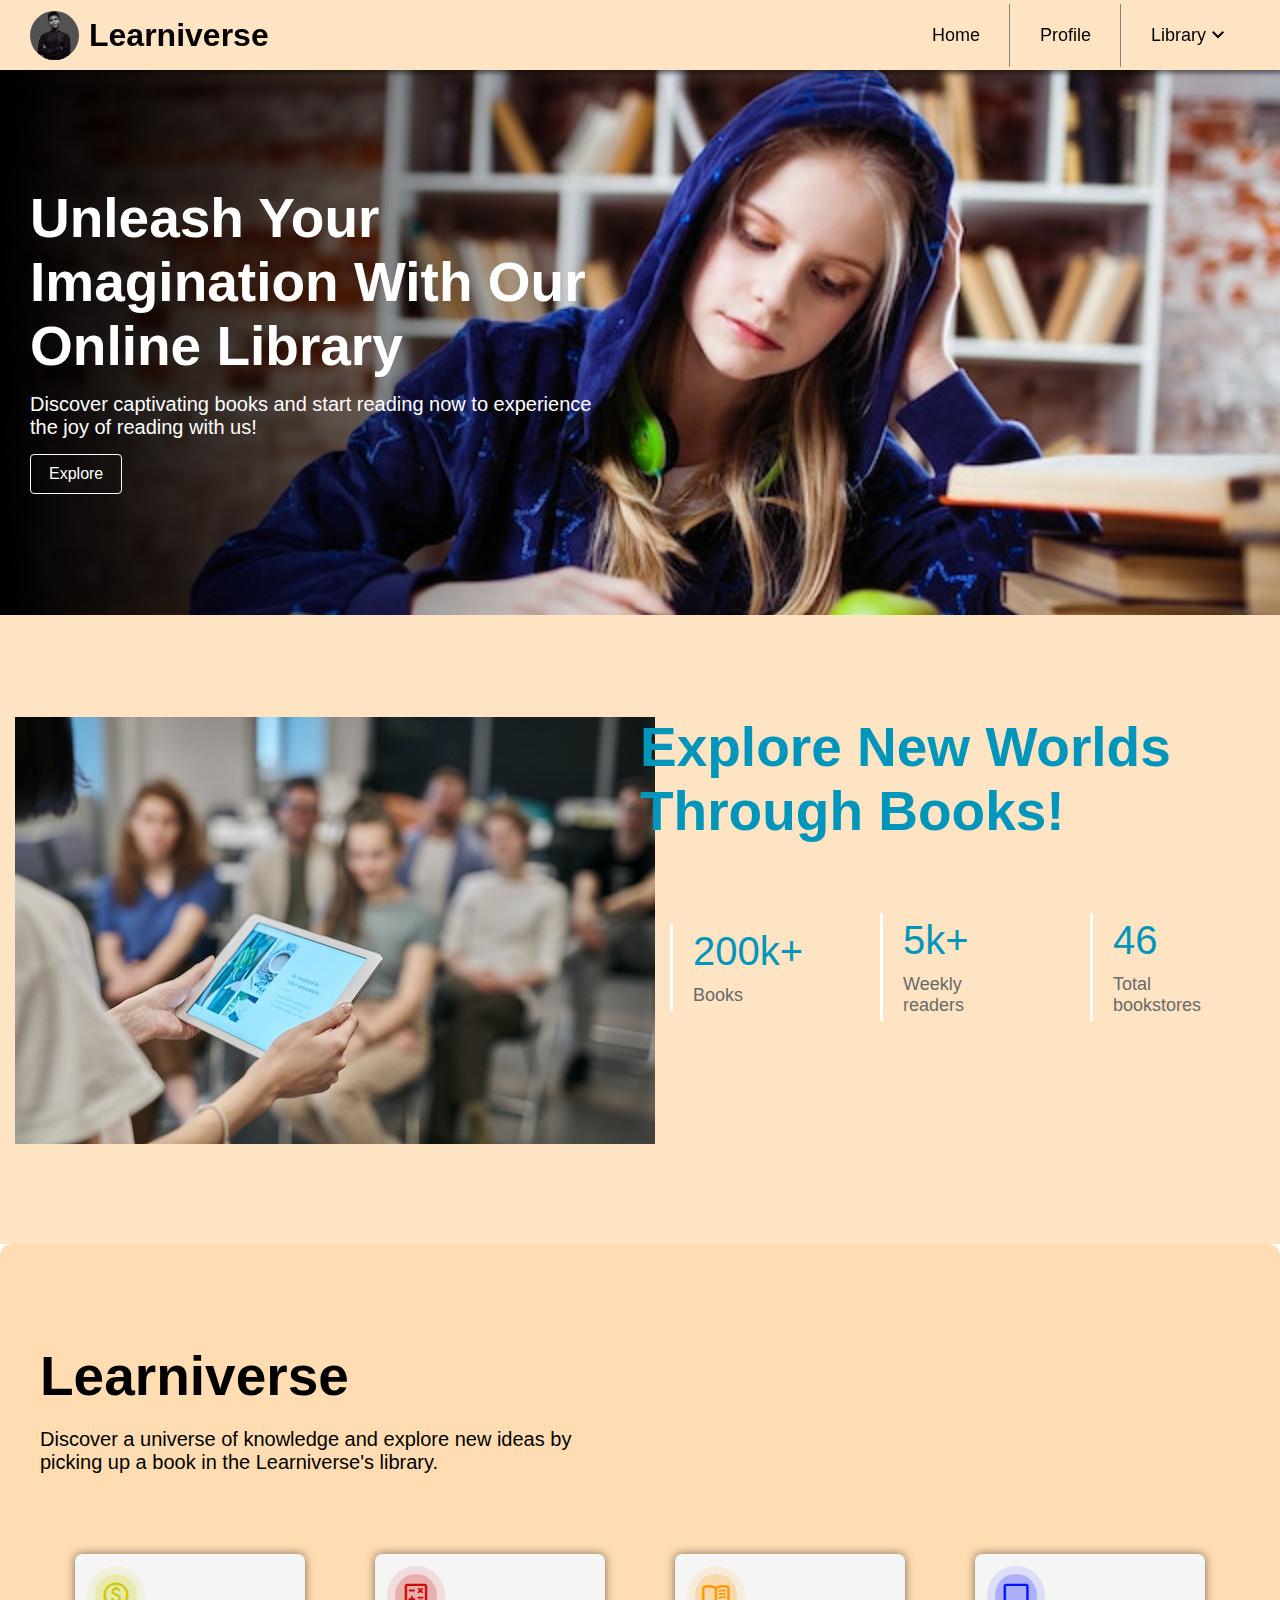
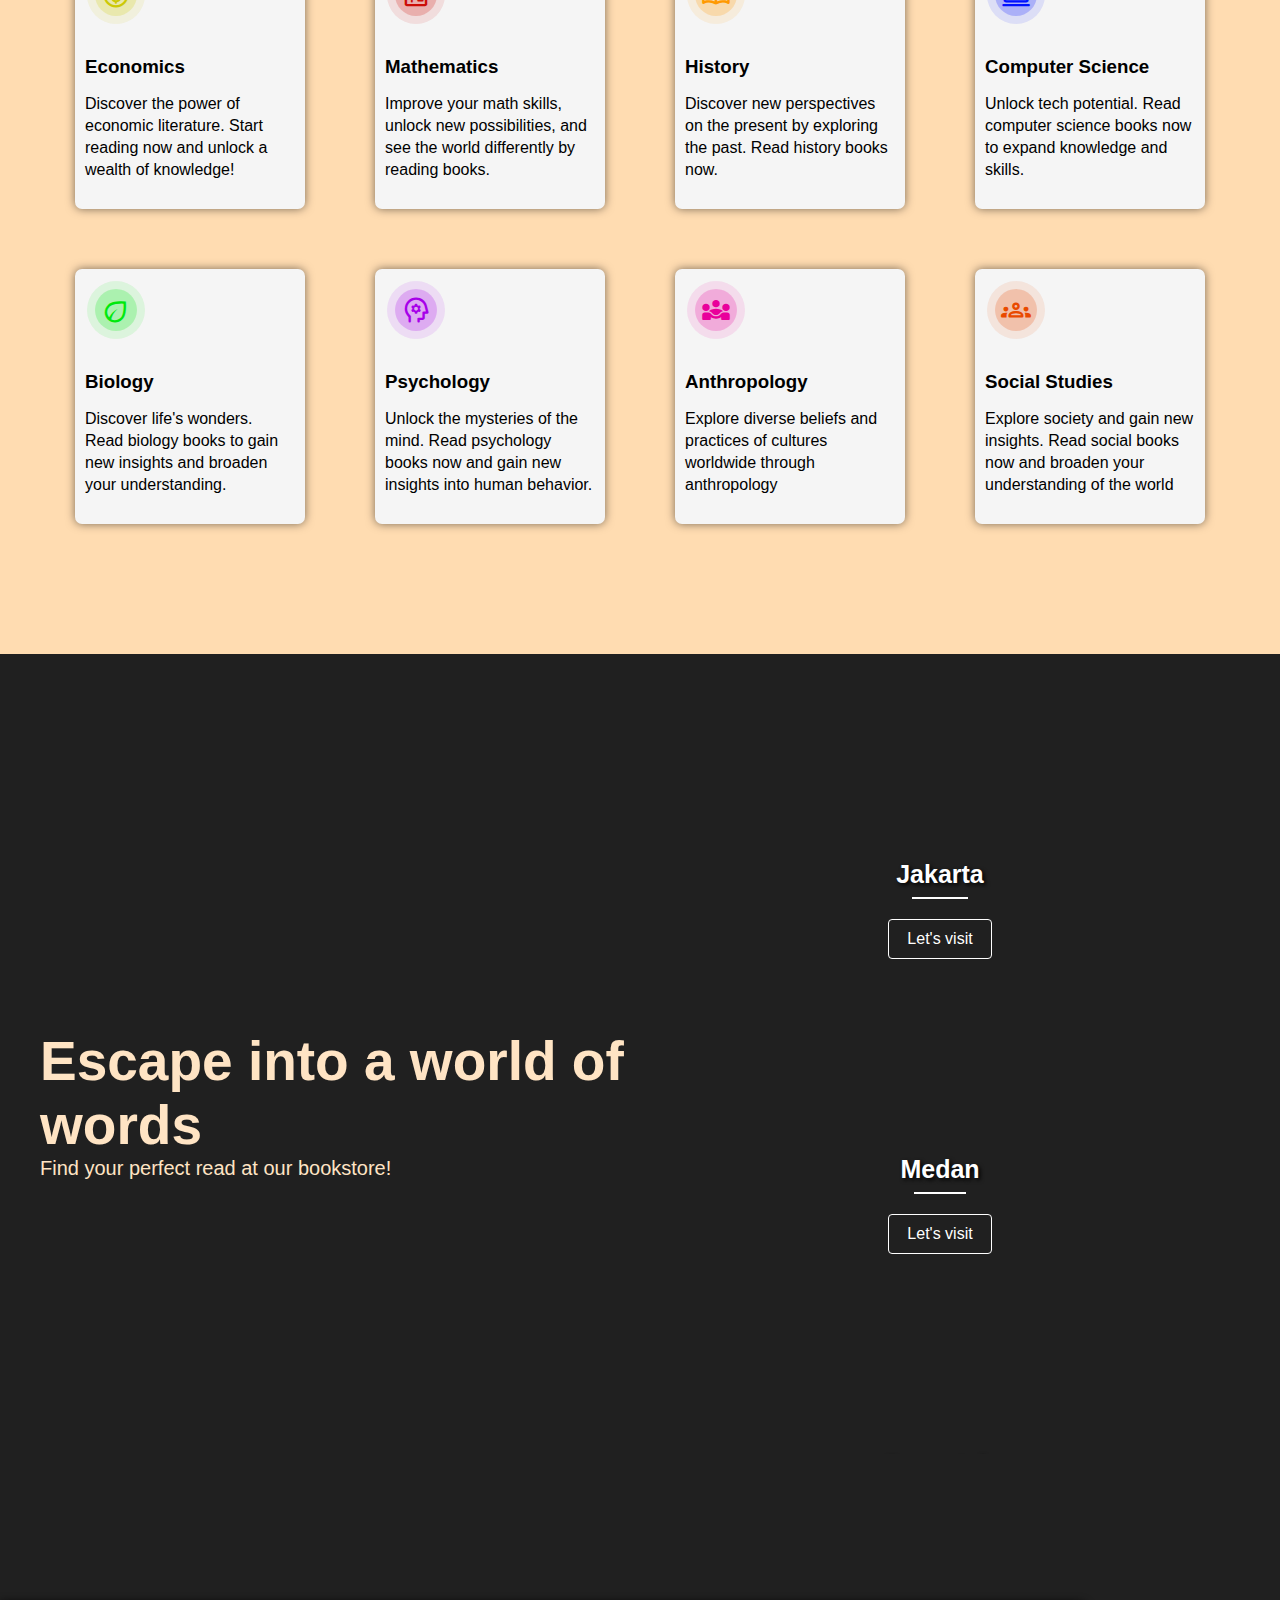
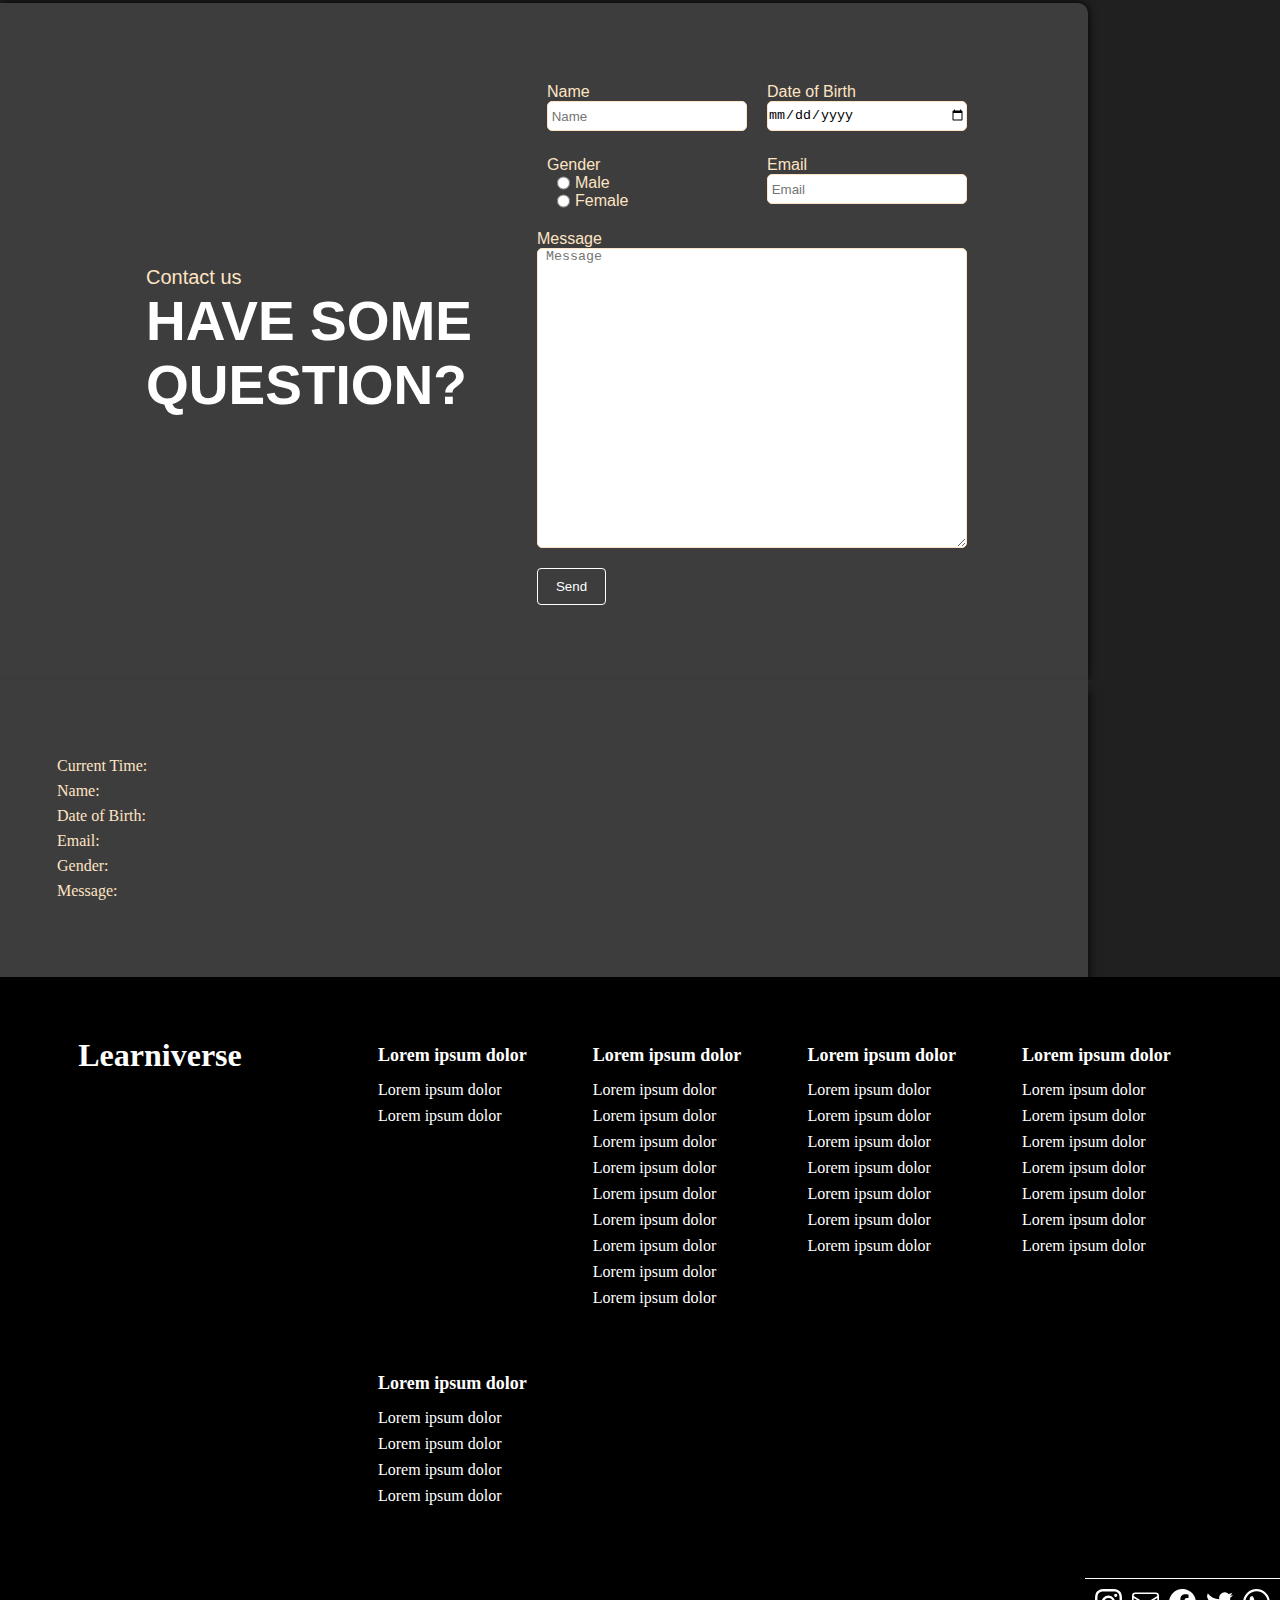
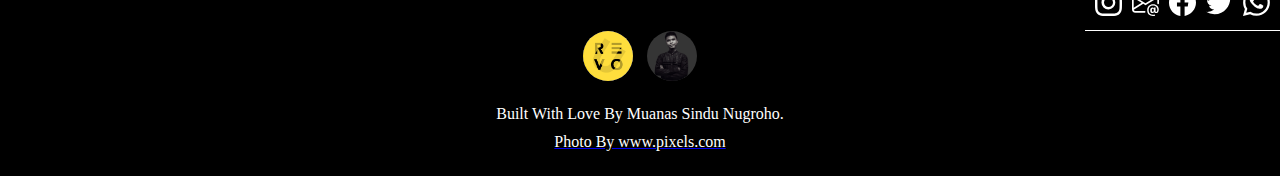
==== commit add146e6: "config" ====
--- a/index.html
+++ b/index.html
@@ -513,15 +513,15 @@
         </div>
         <div class="baseline-footer">
           <div class="sosmed">
-            <a href="" class="sosmed-icon"><img src="/assets/img/instagram.svg" alt=""></a>
-            <a href="" class="sosmed-icon"><img src="/assets/img/envelope-at.svg" alt=""></a>
-            <a href="" class="sosmed-icon"><img src="/assets/img/facebook.svg" alt=""></a>
-            <a href="" class="sosmed-icon"><img src="/assets/img/twitter.svg" alt=""></a>
-            <a href="" class="sosmed-icon"><img src="/assets/img/whatsapp.svg" alt=""></a>
+            <a href="" class="sosmed-icon"><img src="assets/img/instagram.svg" alt=""></a>
+            <a href="" class="sosmed-icon"><img src="assets/img/envelope-at.svg" alt=""></a>
+            <a href="" class="sosmed-icon"><img src="assets/img/facebook.svg" alt=""></a>
+            <a href="" class="sosmed-icon"><img src="assets/img/twitter.svg" alt=""></a>
+            <a href="" class="sosmed-icon"><img src="assets/img/whatsapp.svg" alt=""></a>
           </div>
           <div class="baseline-logo">
-            <img src="/assets/img/RevoU_Logo_WhiteBG.png" alt="">
-            <img src="/assets/img/img-background-linear-gradient.png" alt="">
+            <img src="assets/img/RevoU_Logo_WhiteBG.png" alt="">
+            <img src="assets/img/img-background-linear-gradient.png" alt="">
           </div>
           <div class="created-by">
             <p>Built With Love By Muanas Sindu Nugroho.</p>
--- a/assets/css/main.css
+++ b/assets/css/main.css
@@ -1187,22 +1187,22 @@
   background-color: rgba(0, 0, 0, 0.4);
 }
 section#bookstore .container .card-container .card-container-item .lib-1 {
-  background-image: url("/assets/img/lib-1.jpg");
+  background-image: url("assets/img/lib-1.jpg");
 }
 section#bookstore .container .card-container .card-container-item .lib-2 {
-  background-image: url("/assets/img/lib-2.jpg");
+  background-image: url("assets/img/lib-2.jpg");
 }
 section#bookstore .container .card-container .card-container-item .lib-3 {
-  background-image: url("/assets/img/lib-3.jpg");
+  background-image: url("assets/img/lib-3.jpg");
 }
 section#bookstore .container .card-container .card-container-item .lib-4 {
-  background-image: url("/assets/img/lib-4.jpg");
+  background-image: url("assets/img/lib-4.jpg");
 }
 section#bookstore .container .card-container .card-container-item .lib-5 {
-  background-image: url("/assets/img/lib-5.jpg");
+  background-image: url("assets/img/lib-5.jpg");
 }
 section#bookstore .container .card-container .card-container-item .lib-6 {
-  background-image: url("/assets/img/lib-6.jpg");
+  background-image: url("assets/img/lib-6.jpg");
 }
 
 @media (max-width: 433.98px) {
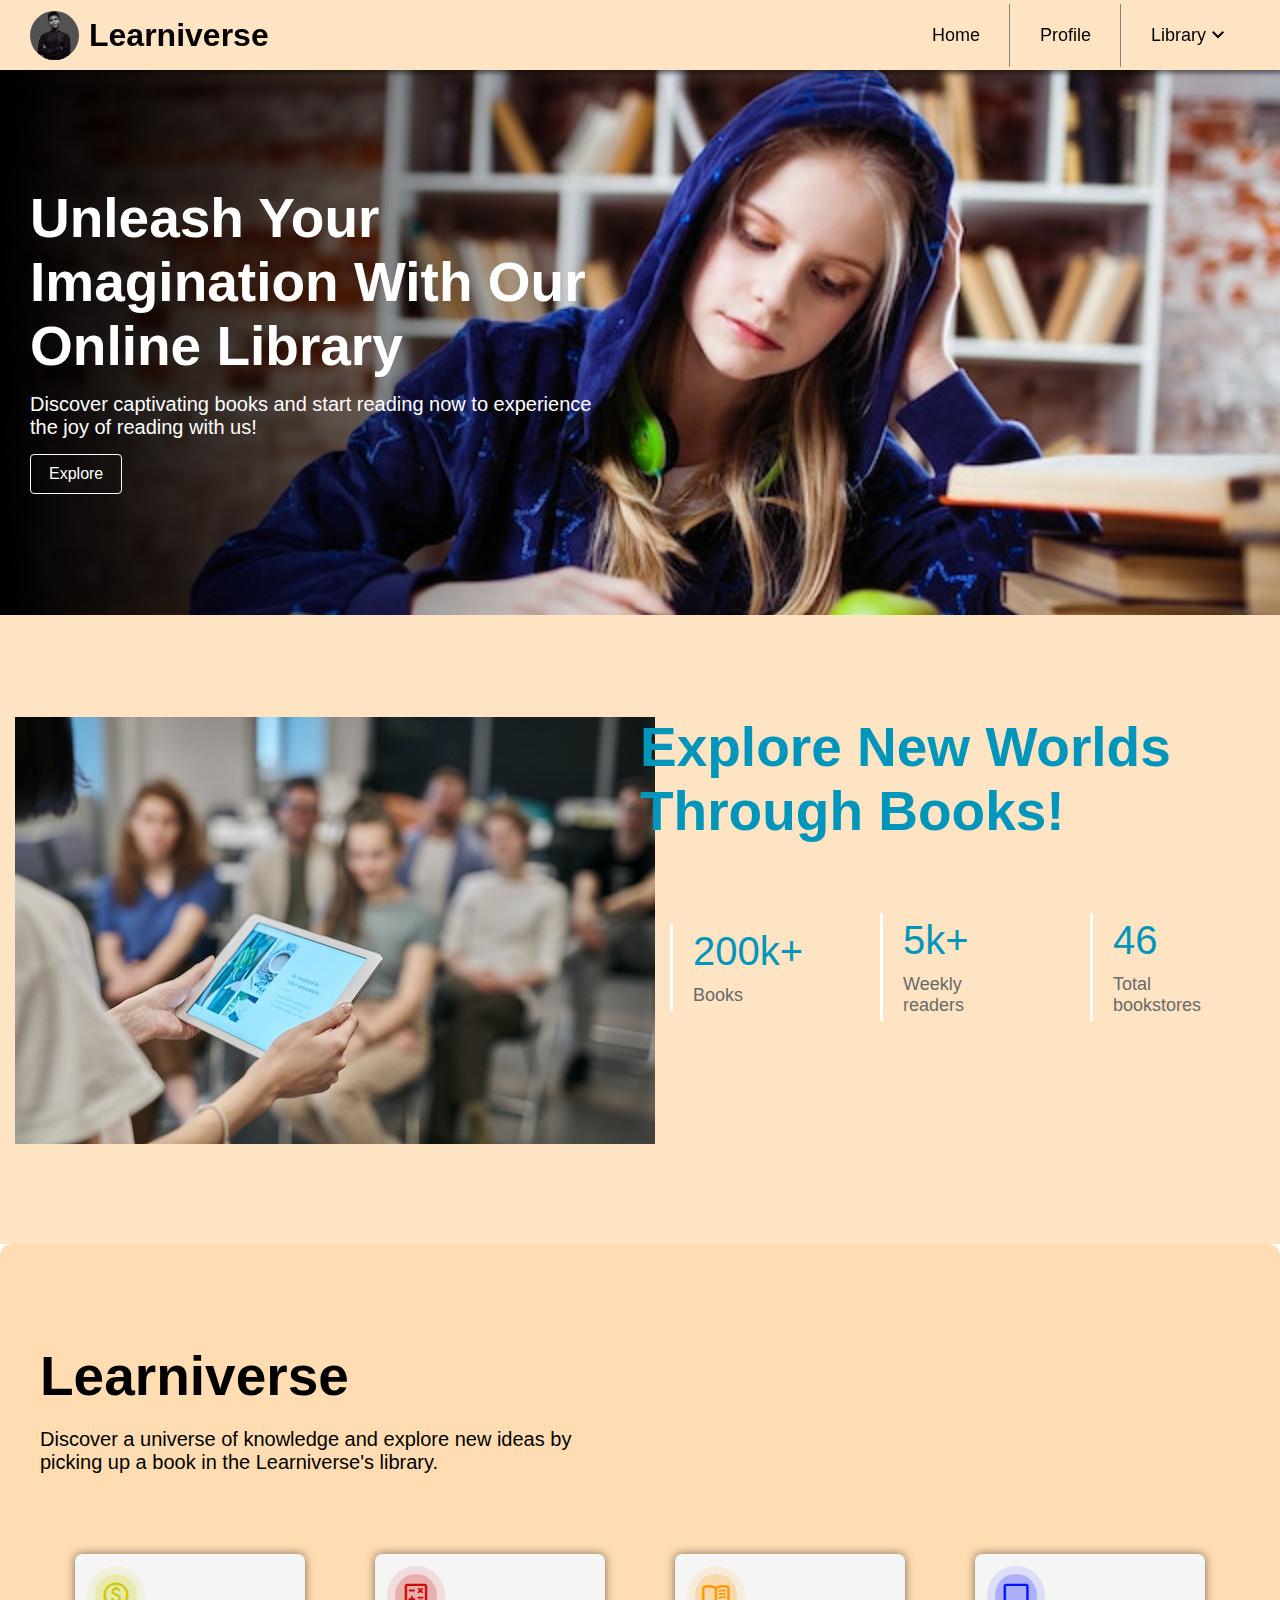
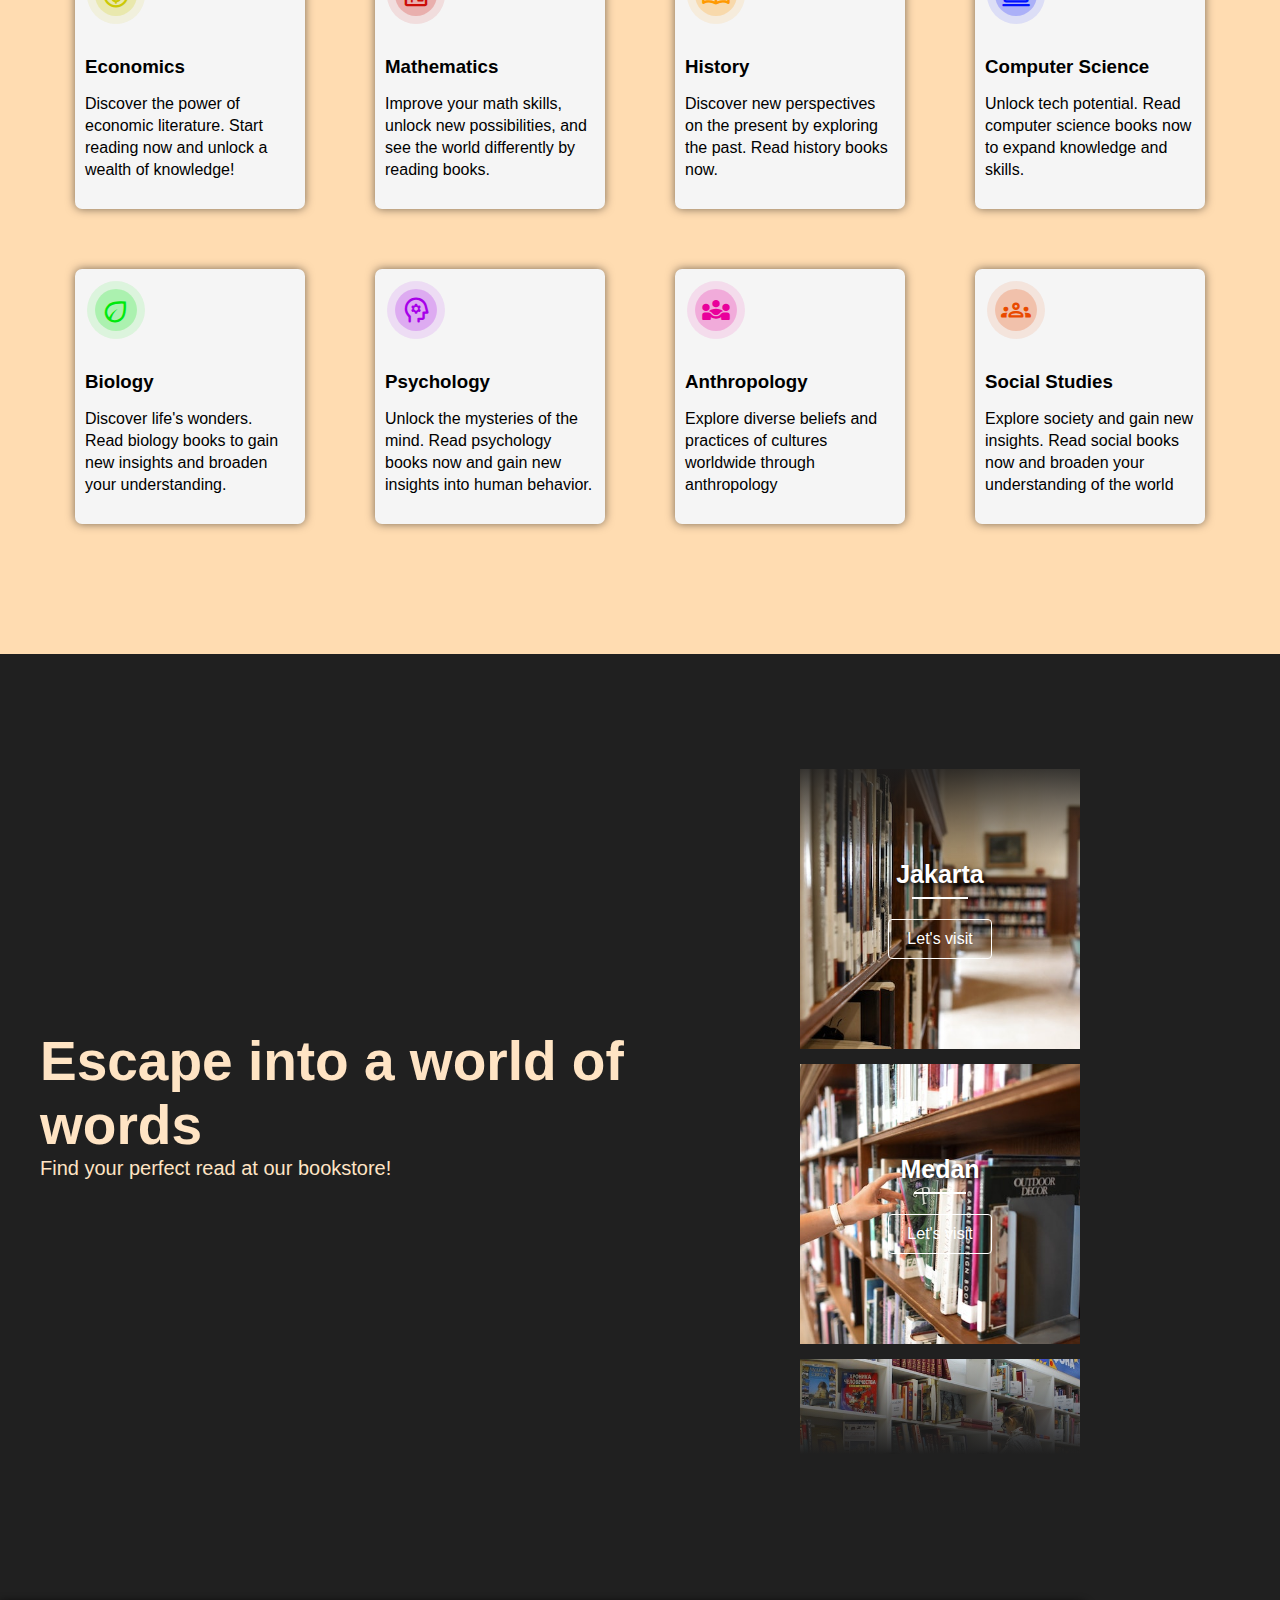
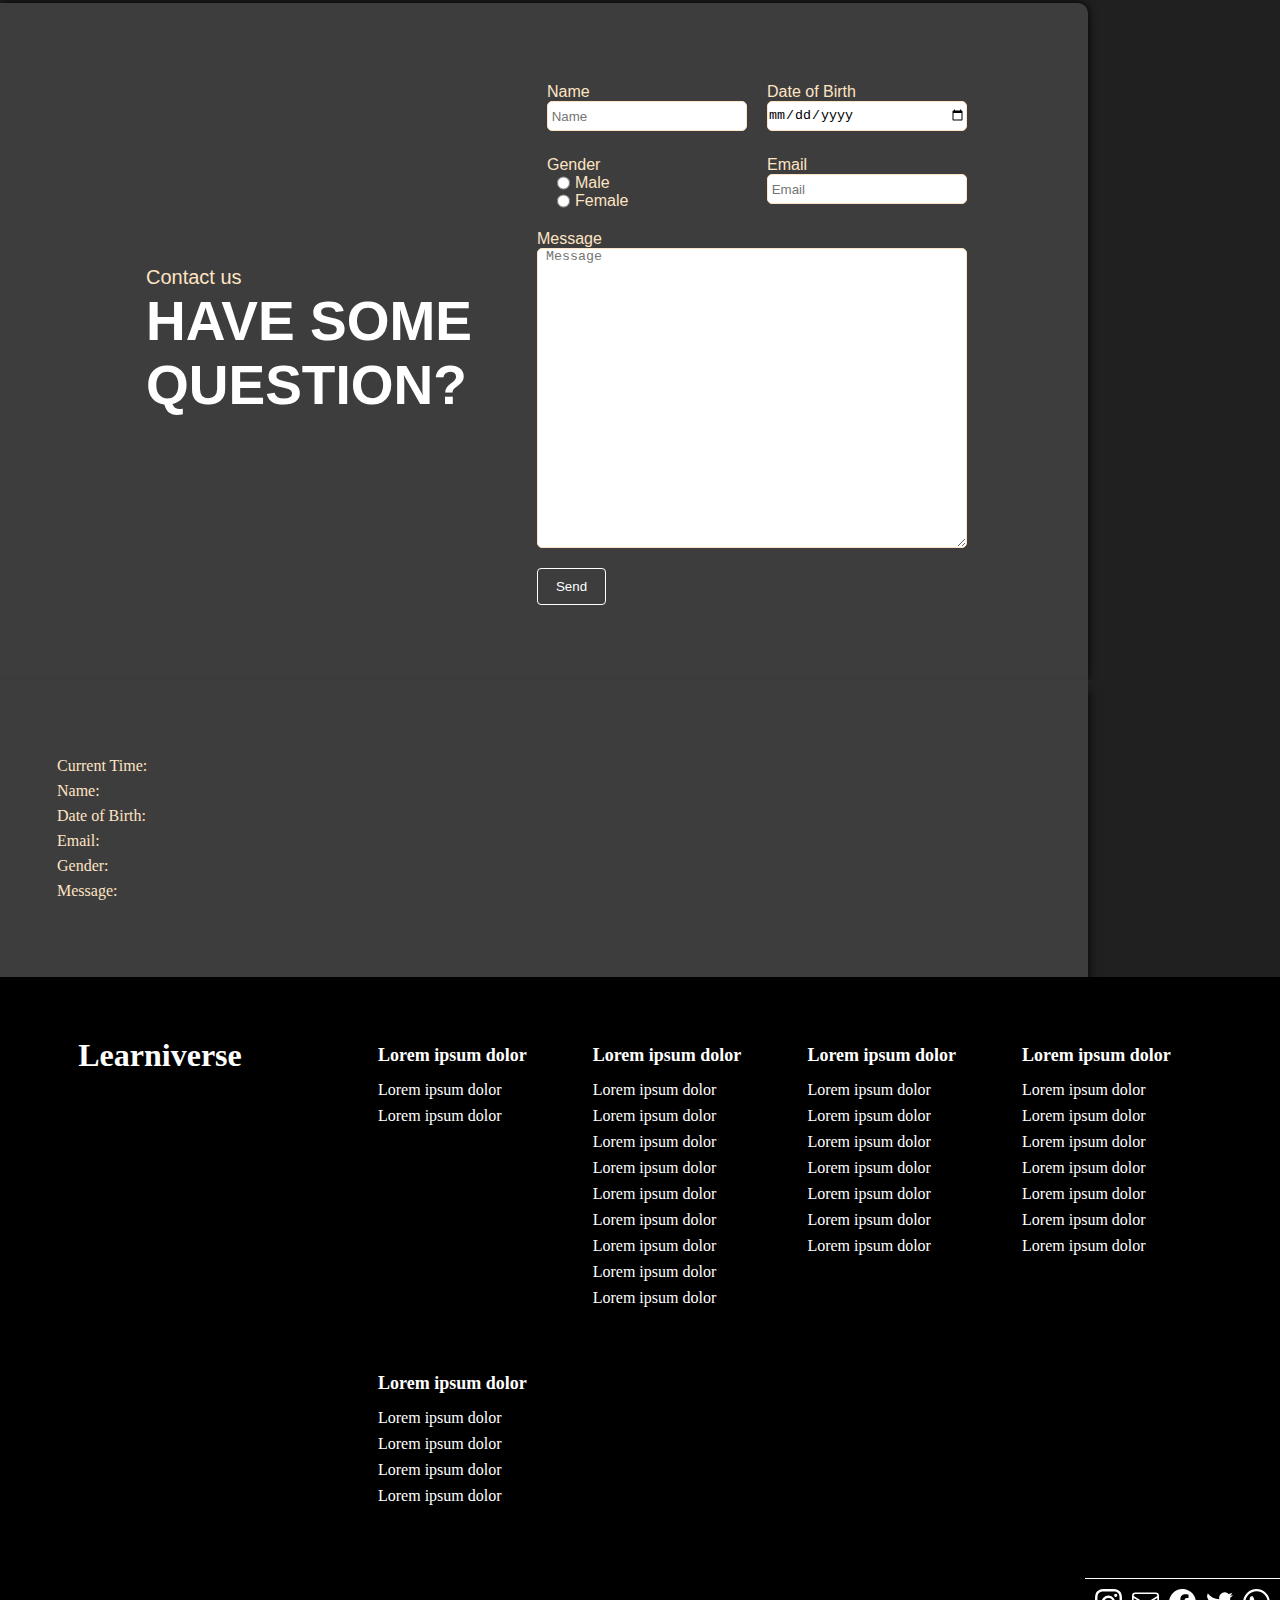
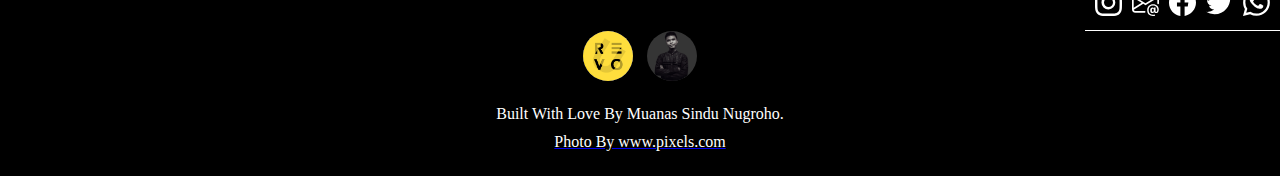
==== commit e9dcad85: "config" ====
--- a/index.html
+++ b/index.html
@@ -513,15 +513,15 @@
         </div>
         <div class="baseline-footer">
           <div class="sosmed">
-            <a href="" class="sosmed-icon"><img src="assets/img/instagram.svg" alt=""></a>
-            <a href="" class="sosmed-icon"><img src="assets/img/envelope-at.svg" alt=""></a>
-            <a href="" class="sosmed-icon"><img src="assets/img/facebook.svg" alt=""></a>
-            <a href="" class="sosmed-icon"><img src="assets/img/twitter.svg" alt=""></a>
-            <a href="" class="sosmed-icon"><img src="assets/img/whatsapp.svg" alt=""></a>
+            <a href="" class="sosmed-icon"><img src="./assets/img/instagram.svg" alt=""></a>
+            <a href="" class="sosmed-icon"><img src="./assets/img/envelope-at.svg" alt=""></a>
+            <a href="" class="sosmed-icon"><img src="./assets/img/facebook.svg" alt=""></a>
+            <a href="" class="sosmed-icon"><img src="./assets/img/twitter.svg" alt=""></a>
+            <a href="" class="sosmed-icon"><img src="./assets/img/whatsapp.svg" alt=""></a>
           </div>
           <div class="baseline-logo">
-            <img src="assets/img/RevoU_Logo_WhiteBG.png" alt="">
-            <img src="assets/img/img-background-linear-gradient.png" alt="">
+            <img src="./assets/img/RevoU_Logo_WhiteBG.png" alt="">
+            <img src="./assets/img/img-background-linear-gradient.png" alt="">
           </div>
           <div class="created-by">
             <p>Built With Love By Muanas Sindu Nugroho.</p>
--- a/assets/css/main.css
+++ b/assets/css/main.css
@@ -1187,22 +1187,22 @@
   background-color: rgba(0, 0, 0, 0.4);
 }
 section#bookstore .container .card-container .card-container-item .lib-1 {
-  background-image: url("assets/img/lib-1.jpg");
+  background-image: url("/assets/img/lib-1.jpg");
 }
 section#bookstore .container .card-container .card-container-item .lib-2 {
-  background-image: url("assets/img/lib-2.jpg");
+  background-image: url("/assets/img/lib-2.jpg");
 }
 section#bookstore .container .card-container .card-container-item .lib-3 {
-  background-image: url("assets/img/lib-3.jpg");
+  background-image: url("/assets/img/lib-3.jpg");
 }
 section#bookstore .container .card-container .card-container-item .lib-4 {
-  background-image: url("assets/img/lib-4.jpg");
+  background-image: url("/assets/img/lib-4.jpg");
 }
 section#bookstore .container .card-container .card-container-item .lib-5 {
-  background-image: url("assets/img/lib-5.jpg");
+  background-image: url("/assets/img/lib-5.jpg");
 }
 section#bookstore .container .card-container .card-container-item .lib-6 {
-  background-image: url("assets/img/lib-6.jpg");
+  background-image: url("/assets/img/lib-6.jpg");
 }
 
 @media (max-width: 433.98px) {
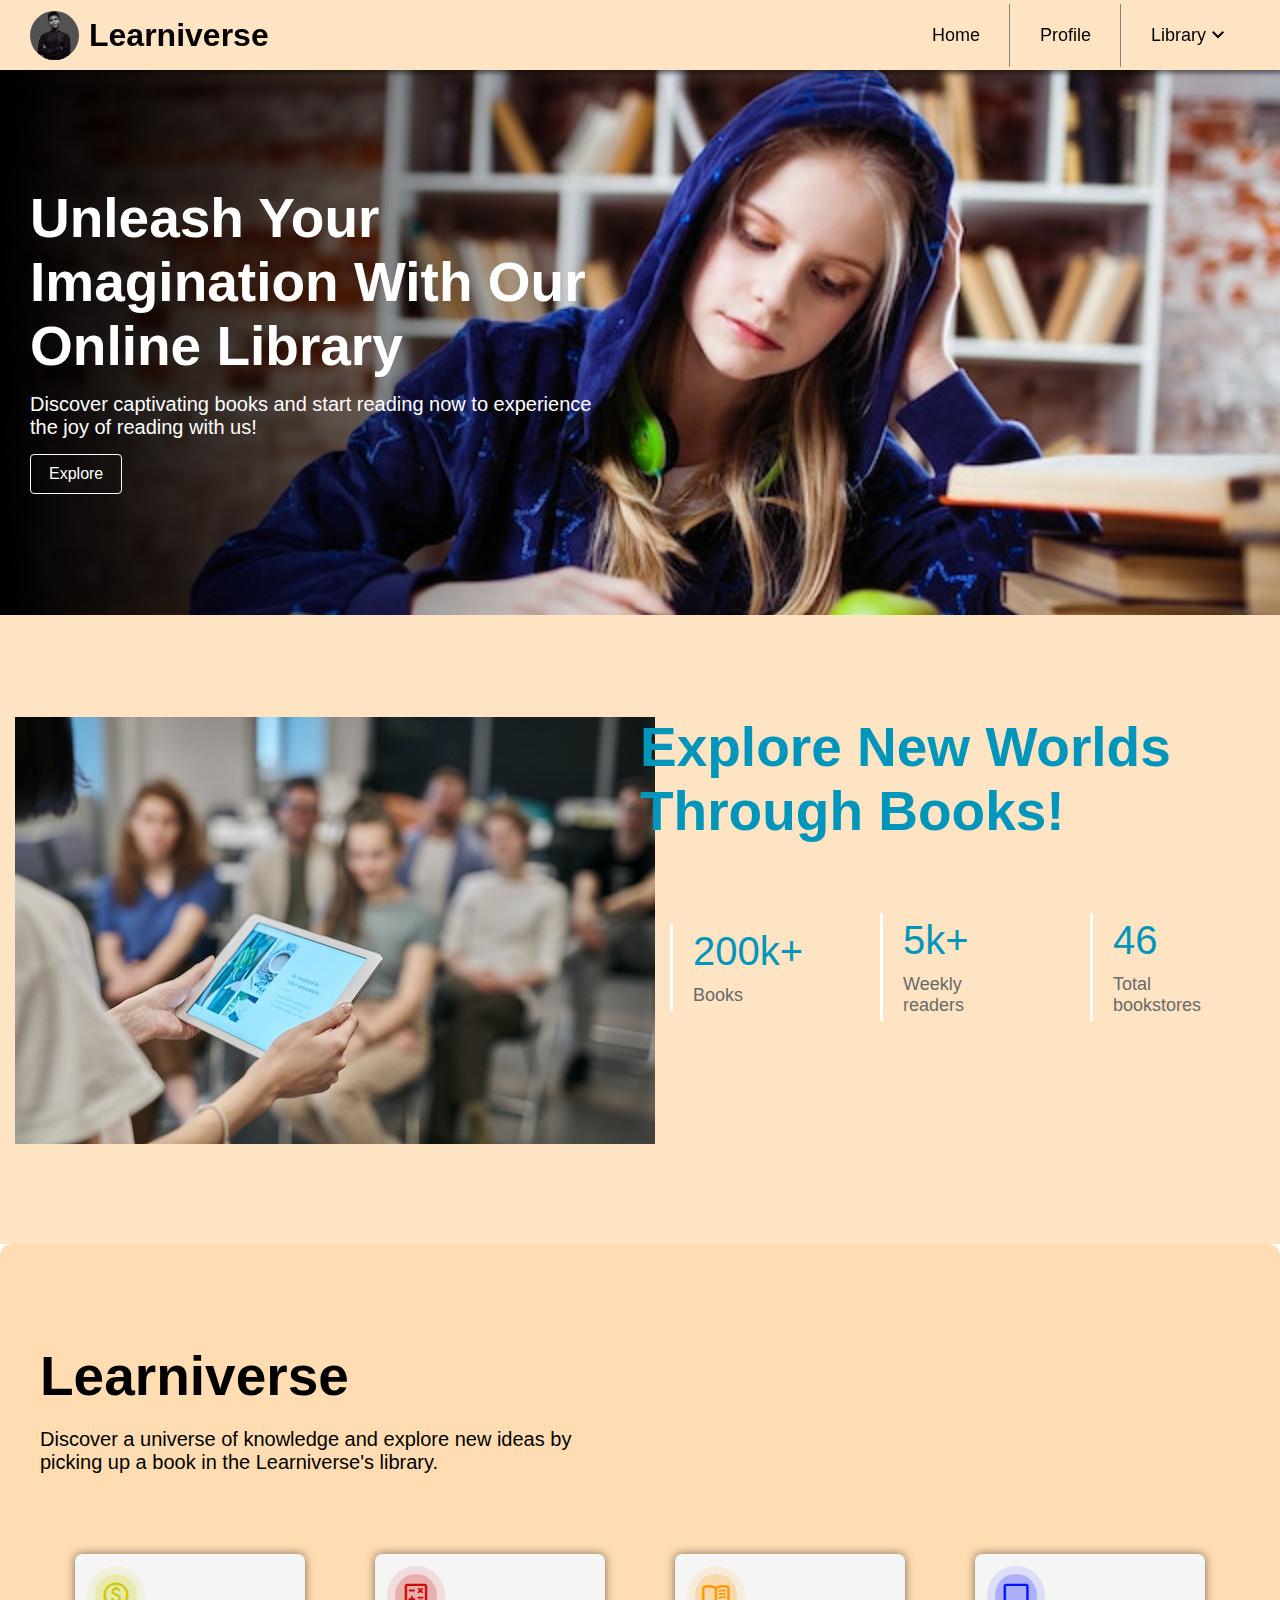
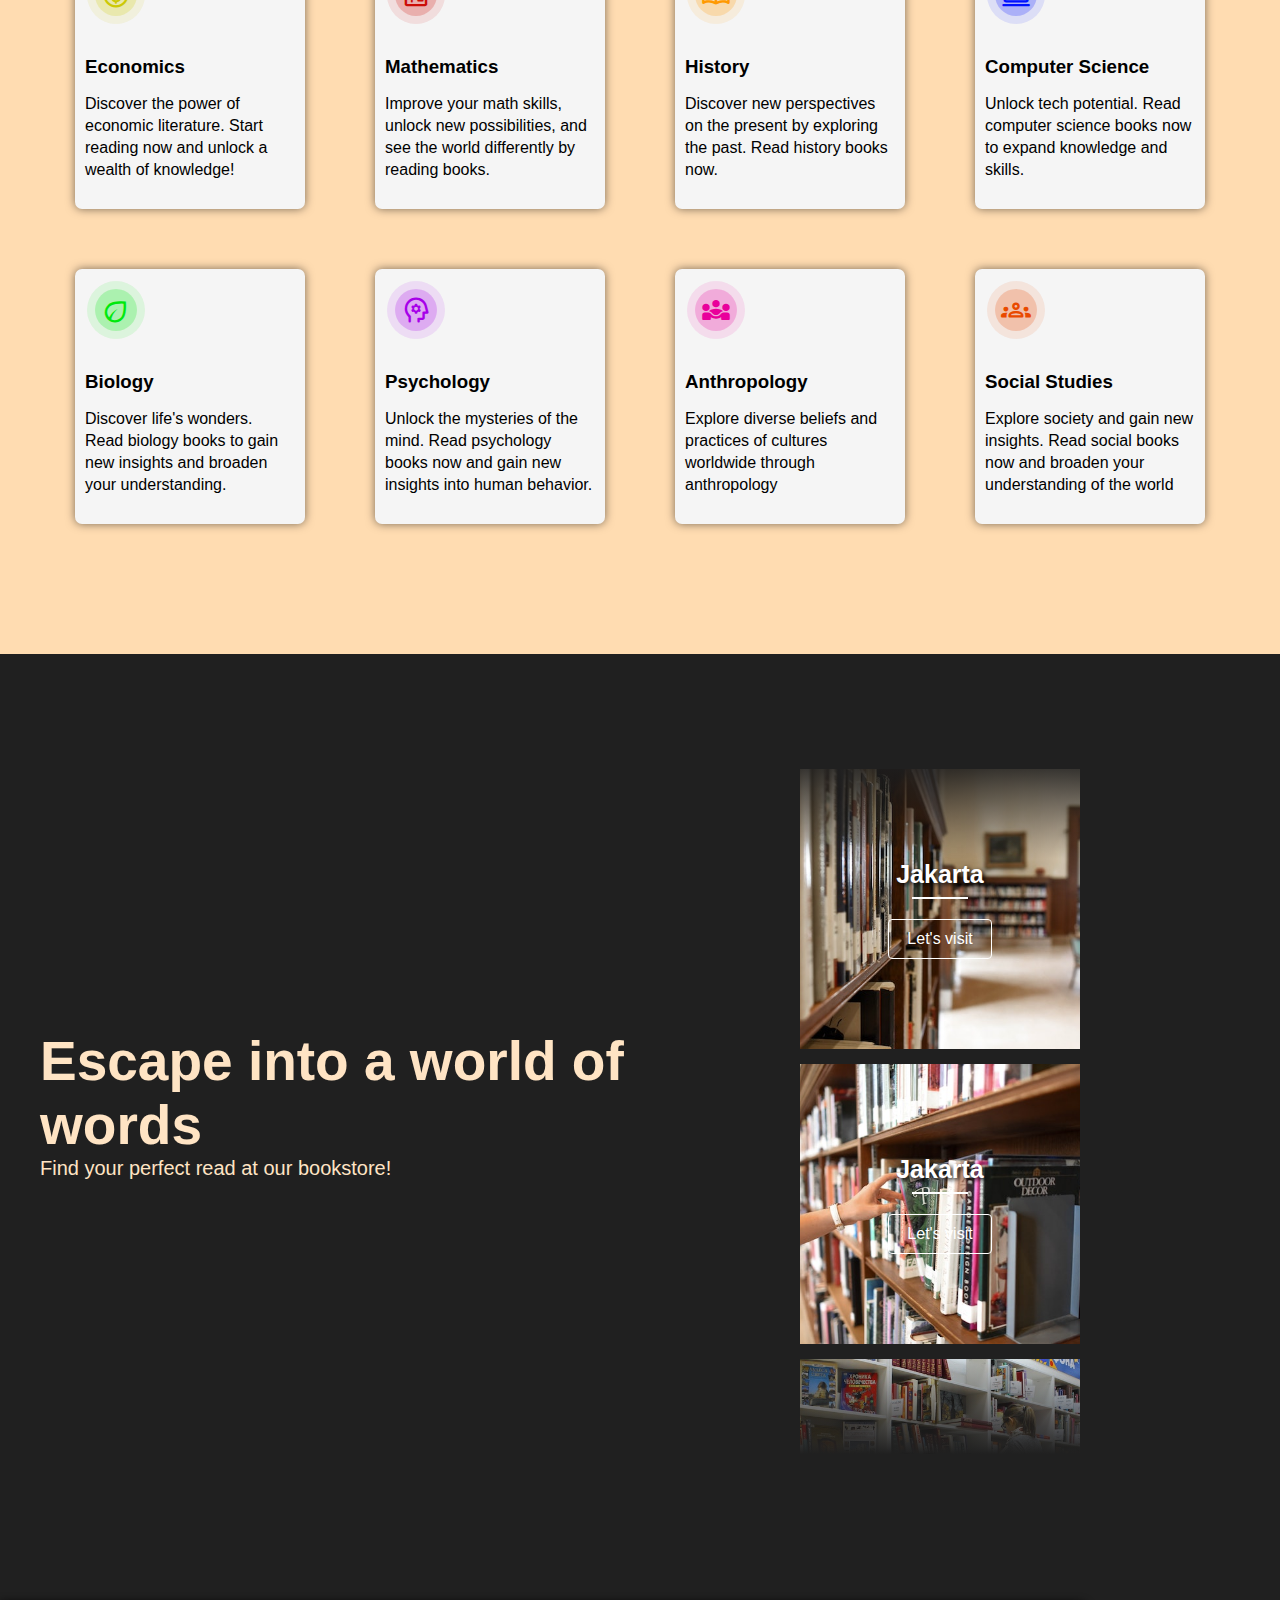
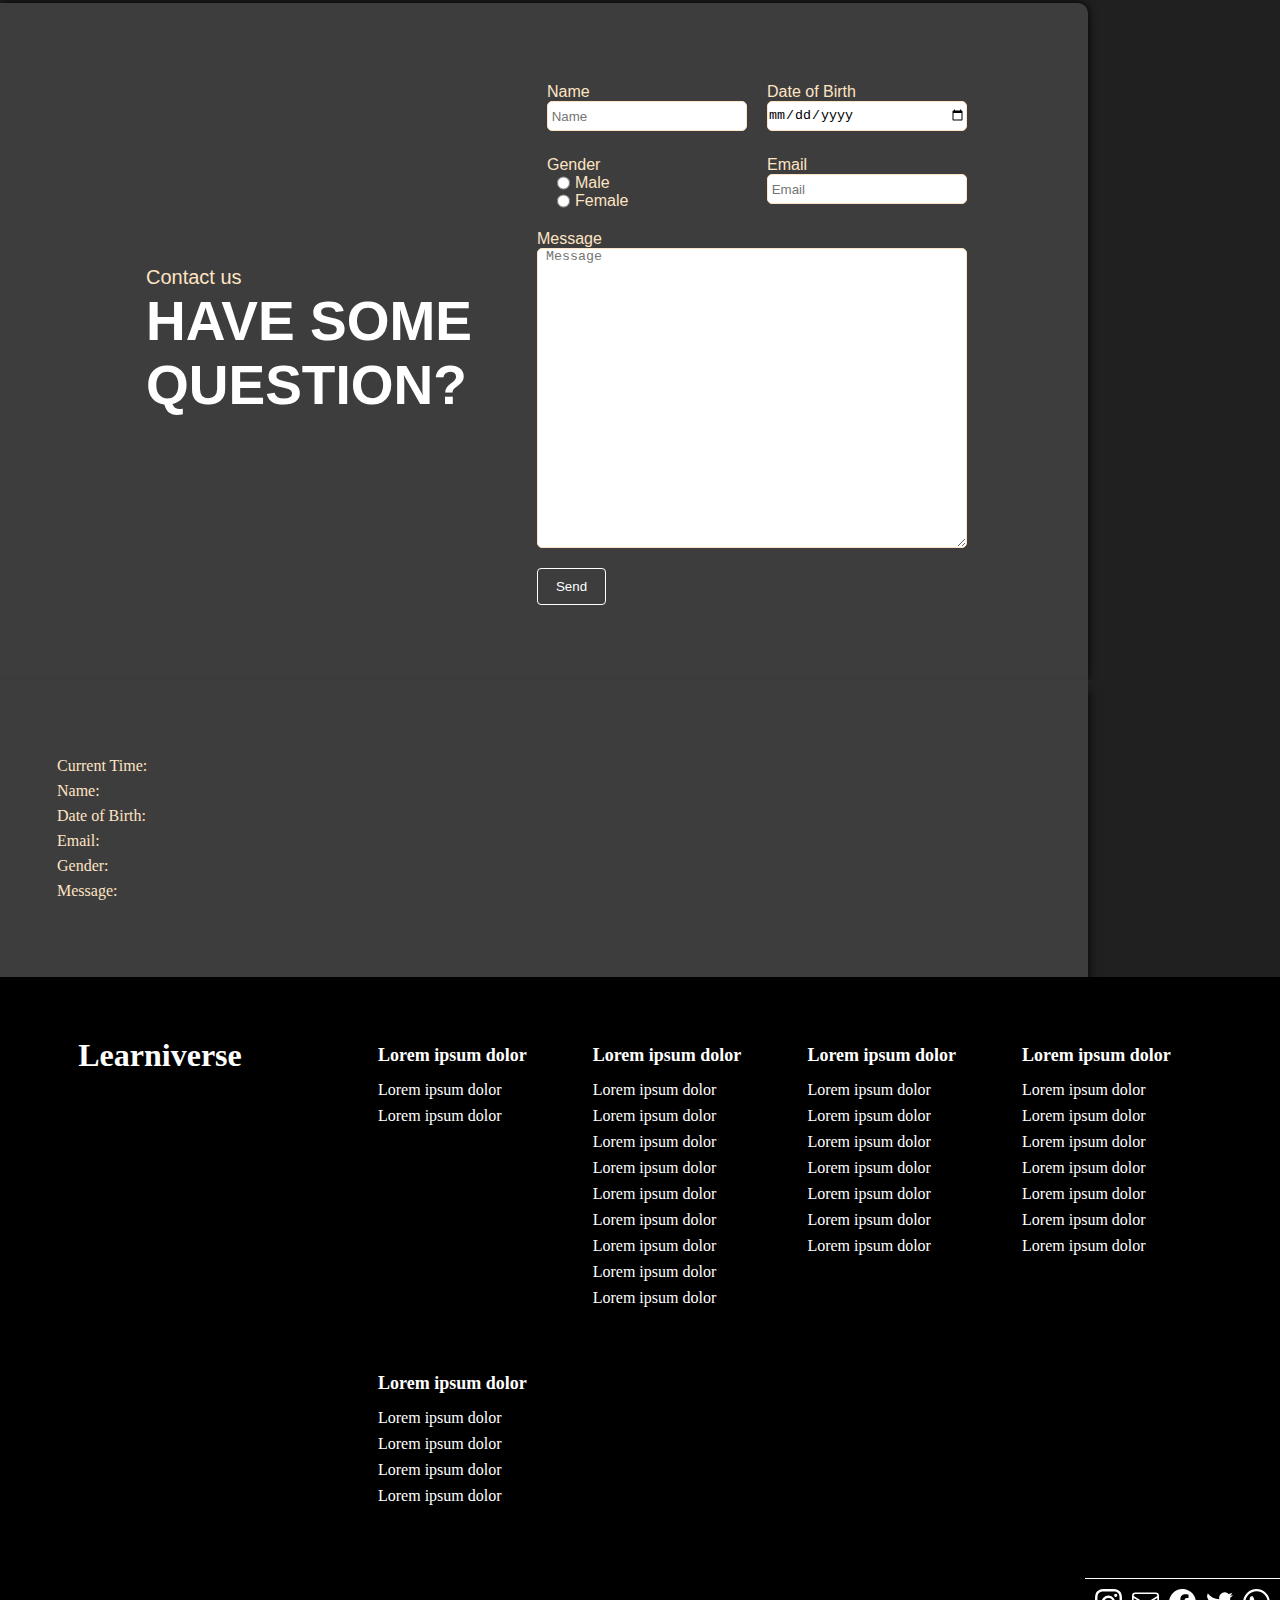
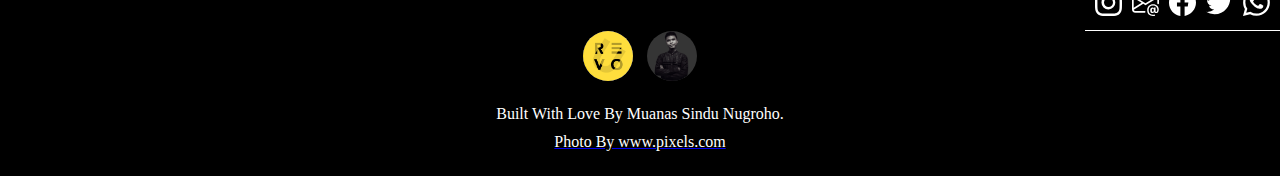
==== commit 598d5fe3: "config" ====
--- a/index.html
+++ b/index.html
@@ -295,28 +295,46 @@
         <div class="card-container">
         <div class="card-container-item">
         <div class="card lib-1">
-          <h3>Jakarta</h3>
+          <img src="./assets/img/lib-1.jpg" alt="">
+          <div class="card-desc">
+            <h3>Jakarta</h3>
           <a href="#" class="btn">Let's visit</a>
+          </div>
         </div>
         <div class="card lib-2">
-          <h3>Medan</h3>
+          <img src="./assets/img/lib-2.jpg" alt="">
+          <div class="card-desc">
+            <h3>Jakarta</h3>
           <a href="#" class="btn">Let's visit</a>
+          </div>
         </div>
         <div class="card lib-3">
-          <h3>Gorontalo</h3>
+          <img src="./assets/img/lib-3.jpg" alt="">
+          <div class="card-desc">
+            <h3>Jakarta</h3>
           <a href="#" class="btn">Let's visit</a>
+          </div>
         </div>
         <div class="card lib-4">
-          <h3>Pontianak</h3>
+          <img src="./assets/img/lib-4.jpg" alt="">
+          <div class="card-desc">
+            <h3>Jakarta</h3>
           <a href="#" class="btn">Let's visit</a>
+          </div>
         </div>
         <div class="card lib-5">
-          <h3>Bali</h3>
+          <img src="./assets/img/lib-5.jpg" alt="">
+          <div class="card-desc">
+            <h3>Jakarta</h3>
           <a href="#" class="btn">Let's visit</a>
+          </div>
         </div>
         <div class="card lib-6">
-          <h3>Jambi</h3>
+          <img src="./assets/img/lib-6.jpg" alt="">
+          <div class="card-desc">
+            <h3>Jakarta</h3>
           <a href="#" class="btn">Let's visit</a>
+          </div>
         </div>
         </div>
         
--- a/assets/css/main.css
+++ b/assets/css/main.css
@@ -1122,7 +1122,45 @@
   background-size: cover;
   margin: 15px;
 }
-section#bookstore .container .card-container .card-container-item .card h3 {
+section#bookstore .container .card-container .card-container-item .card::before {
+  content: "";
+  width: 100%;
+  height: 50%;
+  position: absolute;
+  top: 0;
+  left: 280px;
+  right: 0;
+  background-color: rgba(0, 0, 0, 0.4);
+  transition: 0.4s cubic-bezier(0.18, 0.85, 0.38, 0.95);
+}
+section#bookstore .container .card-container .card-container-item .card::after {
+  content: "";
+  width: 100%;
+  height: 50%;
+  position: absolute;
+  bottom: 0;
+  left: -280px;
+  right: 0;
+  background-color: rgba(0, 0, 0, 0.4);
+  transition: 0.4s cubic-bezier(0.18, 0.85, 0.38, 0.95);
+}
+section#bookstore .container .card-container .card-container-item .card img {
+  height: 100%;
+}
+section#bookstore .container .card-container .card-container-item .card .card-desc {
+  display: flex;
+  justify-content: center;
+  align-items: center;
+  flex-direction: column;
+  width: 100%;
+  height: 100%;
+  position: absolute;
+  top: 0;
+  bottom: 0;
+  left: 0;
+  right: 0;
+}
+section#bookstore .container .card-container .card-container-item .card .card-desc h3 {
   font-size: 25px;
   text-align: center;
   position: relative;
@@ -1130,7 +1168,7 @@
   z-index: 5;
   text-shadow: 2px 2px 4px #000000;
 }
-section#bookstore .container .card-container .card-container-item .card h3::after {
+section#bookstore .container .card-container .card-container-item .card .card-desc h3::after {
   content: "";
   width: 65%;
   height: 100%;
@@ -1141,30 +1179,8 @@
   bottom: -10px;
   border-bottom: 2px solid white;
 }
-section#bookstore .container .card-container .card-container-item .card a {
+section#bookstore .container .card-container .card-container-item .card .card-desc a {
   margin-top: 30px;
-}
-section#bookstore .container .card-container .card-container-item .card::before {
-  content: "";
-  width: 100%;
-  height: 50%;
-  position: absolute;
-  top: 0;
-  left: 280px;
-  right: 0;
-  background-color: rgba(0, 0, 0, 0.4);
-  transition: 0.4s cubic-bezier(0.18, 0.85, 0.38, 0.95);
-}
-section#bookstore .container .card-container .card-container-item .card::after {
-  content: "";
-  width: 100%;
-  height: 50%;
-  position: absolute;
-  bottom: 0;
-  left: -280px;
-  right: 0;
-  background-color: rgba(0, 0, 0, 0.4);
-  transition: 0.4s cubic-bezier(0.18, 0.85, 0.38, 0.95);
 }
 section#bookstore .container .card-container .card-container-item .card:hover.card::before {
   content: "";
@@ -1185,24 +1201,6 @@
   left: 0;
   right: 0;
   background-color: rgba(0, 0, 0, 0.4);
-}
-section#bookstore .container .card-container .card-container-item .lib-1 {
-  background-image: url("/assets/img/lib-1.jpg");
-}
-section#bookstore .container .card-container .card-container-item .lib-2 {
-  background-image: url("/assets/img/lib-2.jpg");
-}
-section#bookstore .container .card-container .card-container-item .lib-3 {
-  background-image: url("/assets/img/lib-3.jpg");
-}
-section#bookstore .container .card-container .card-container-item .lib-4 {
-  background-image: url("/assets/img/lib-4.jpg");
-}
-section#bookstore .container .card-container .card-container-item .lib-5 {
-  background-image: url("/assets/img/lib-5.jpg");
-}
-section#bookstore .container .card-container .card-container-item .lib-6 {
-  background-image: url("/assets/img/lib-6.jpg");
 }
 
 @media (max-width: 433.98px) {
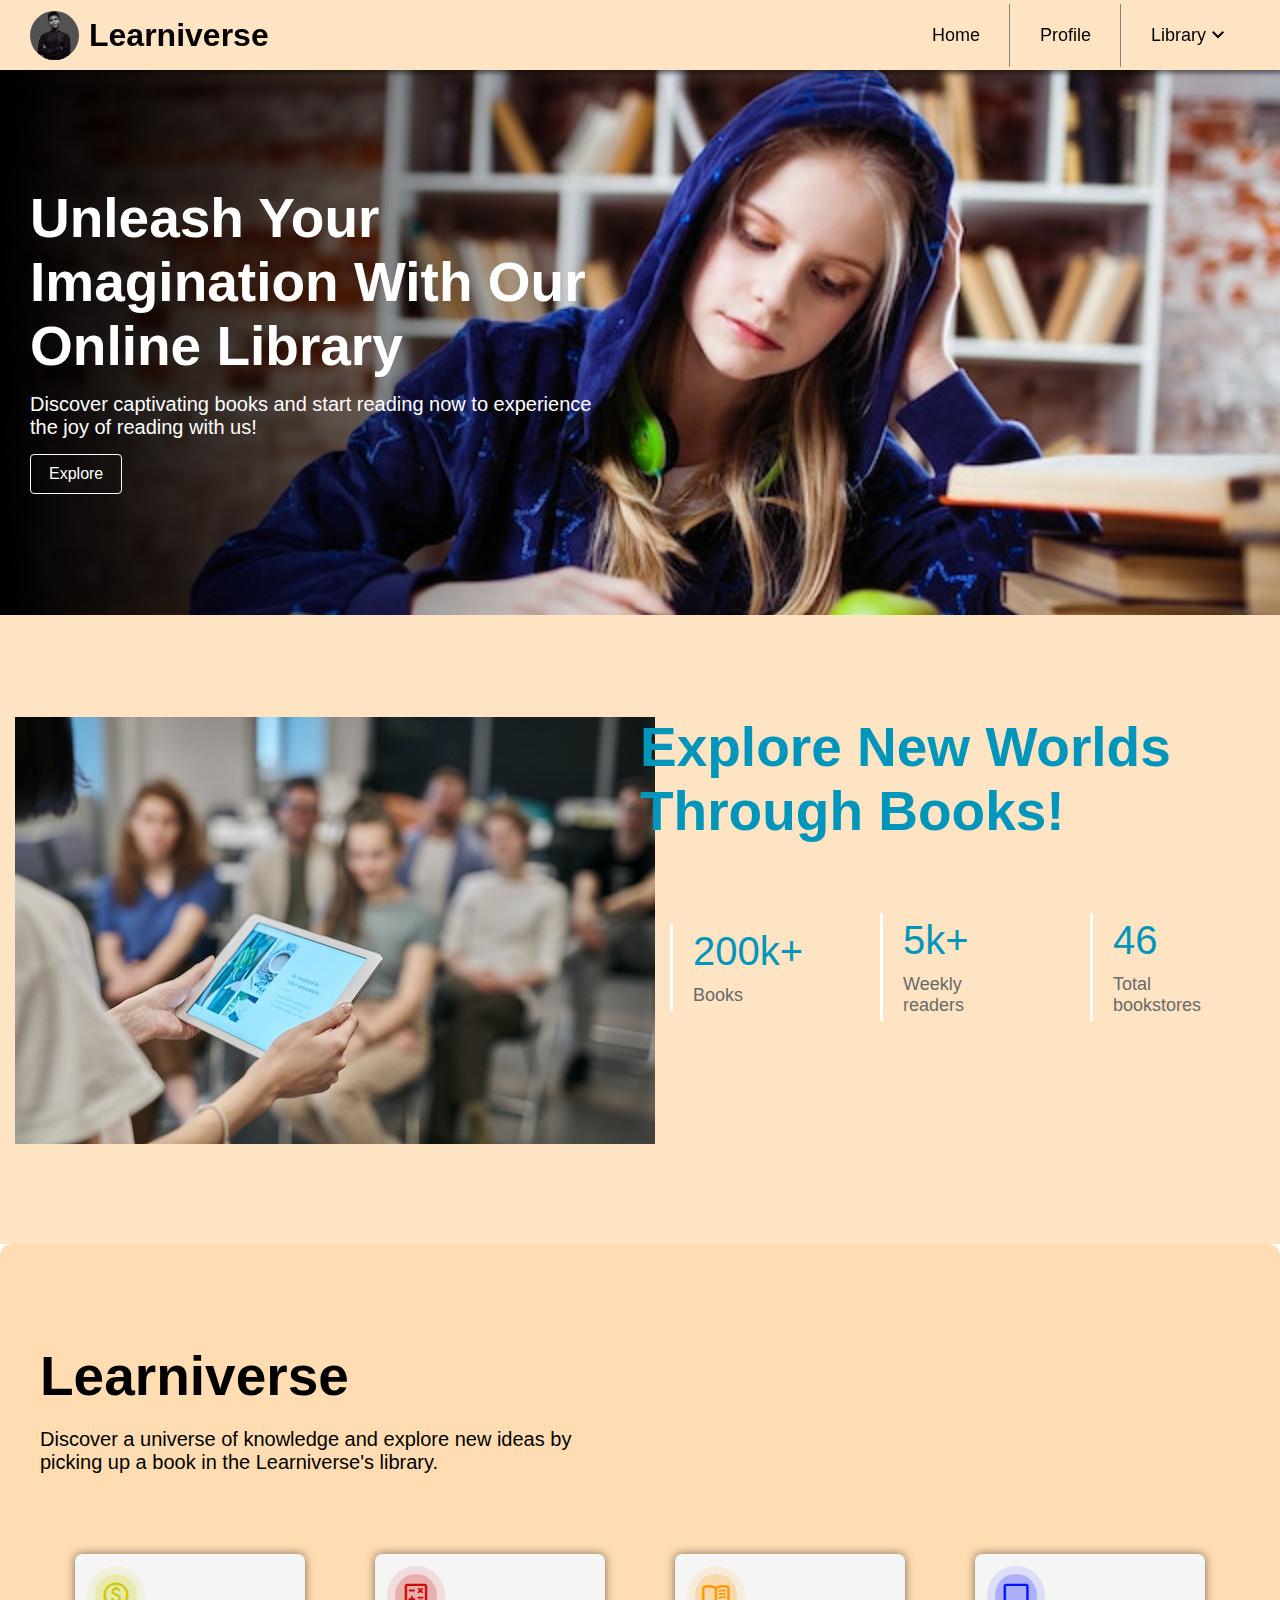
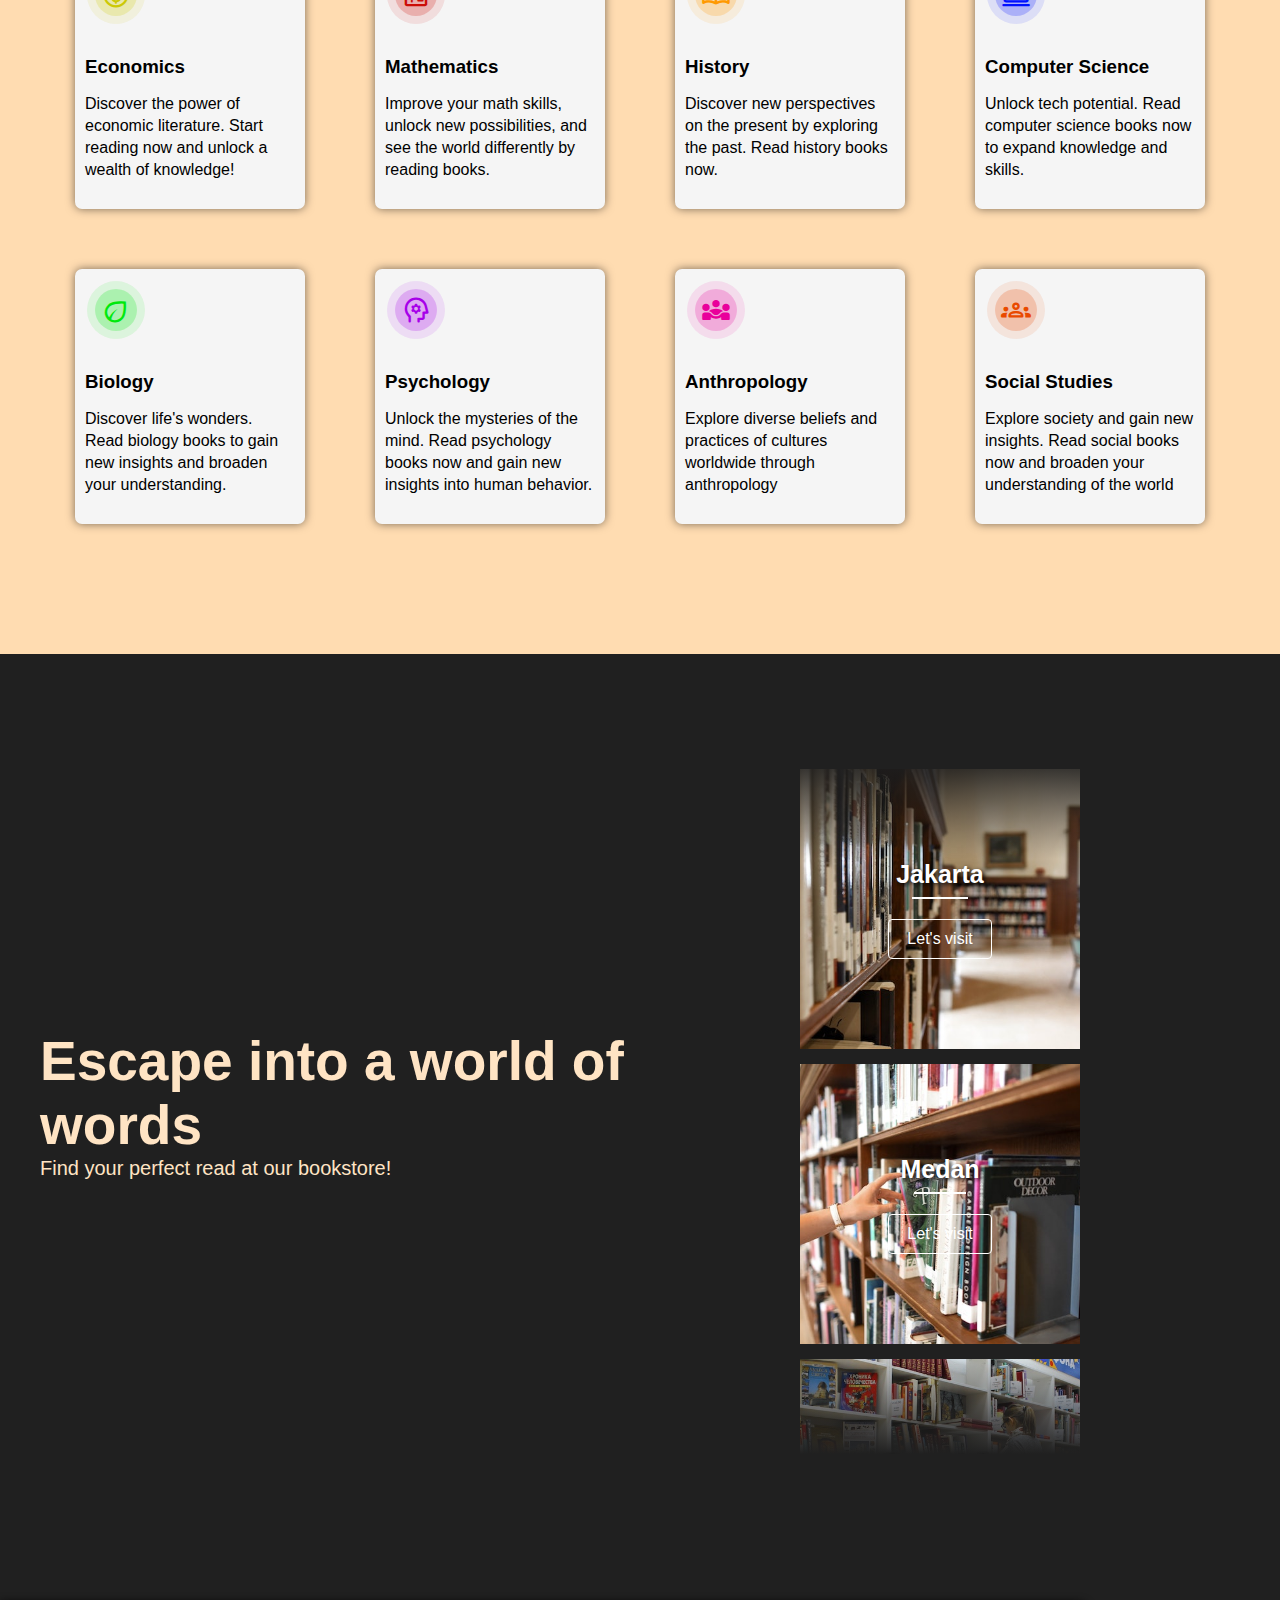
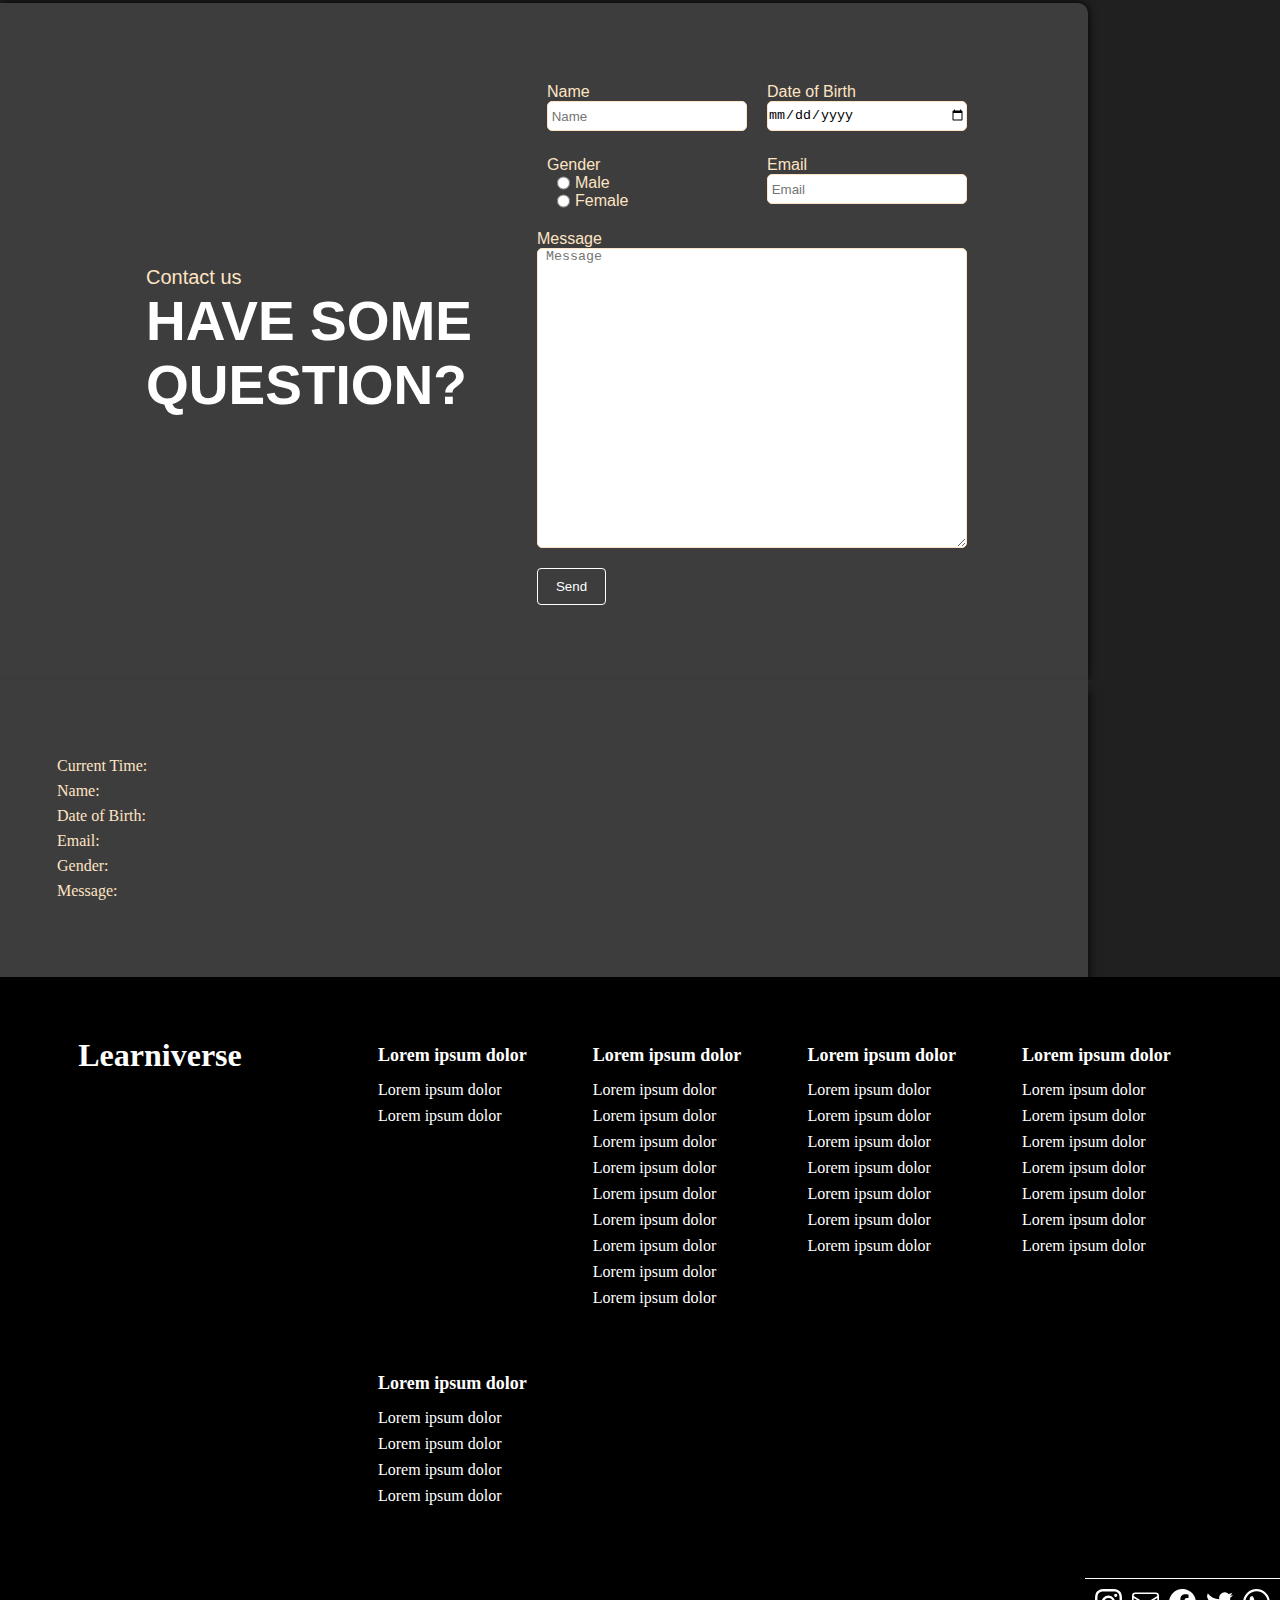
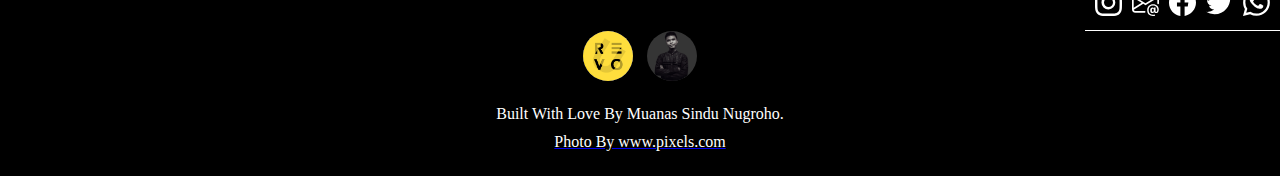
==== commit 5369d3e7: "config" ====
--- a/index.html
+++ b/index.html
@@ -304,35 +304,35 @@
         <div class="card lib-2">
           <img src="./assets/img/lib-2.jpg" alt="">
           <div class="card-desc">
-            <h3>Jakarta</h3>
+            <h3>Medan</h3>
           <a href="#" class="btn">Let's visit</a>
           </div>
         </div>
         <div class="card lib-3">
           <img src="./assets/img/lib-3.jpg" alt="">
           <div class="card-desc">
-            <h3>Jakarta</h3>
+            <h3>Gorontalo</h3>
           <a href="#" class="btn">Let's visit</a>
           </div>
         </div>
         <div class="card lib-4">
           <img src="./assets/img/lib-4.jpg" alt="">
           <div class="card-desc">
-            <h3>Jakarta</h3>
+            <h3>Bali</h3>
           <a href="#" class="btn">Let's visit</a>
           </div>
         </div>
         <div class="card lib-5">
           <img src="./assets/img/lib-5.jpg" alt="">
           <div class="card-desc">
-            <h3>Jakarta</h3>
+            <h3>Makasar</h3>
           <a href="#" class="btn">Let's visit</a>
           </div>
         </div>
         <div class="card lib-6">
           <img src="./assets/img/lib-6.jpg" alt="">
           <div class="card-desc">
-            <h3>Jakarta</h3>
+            <h3>Jambi</h3>
           <a href="#" class="btn">Let's visit</a>
           </div>
         </div>
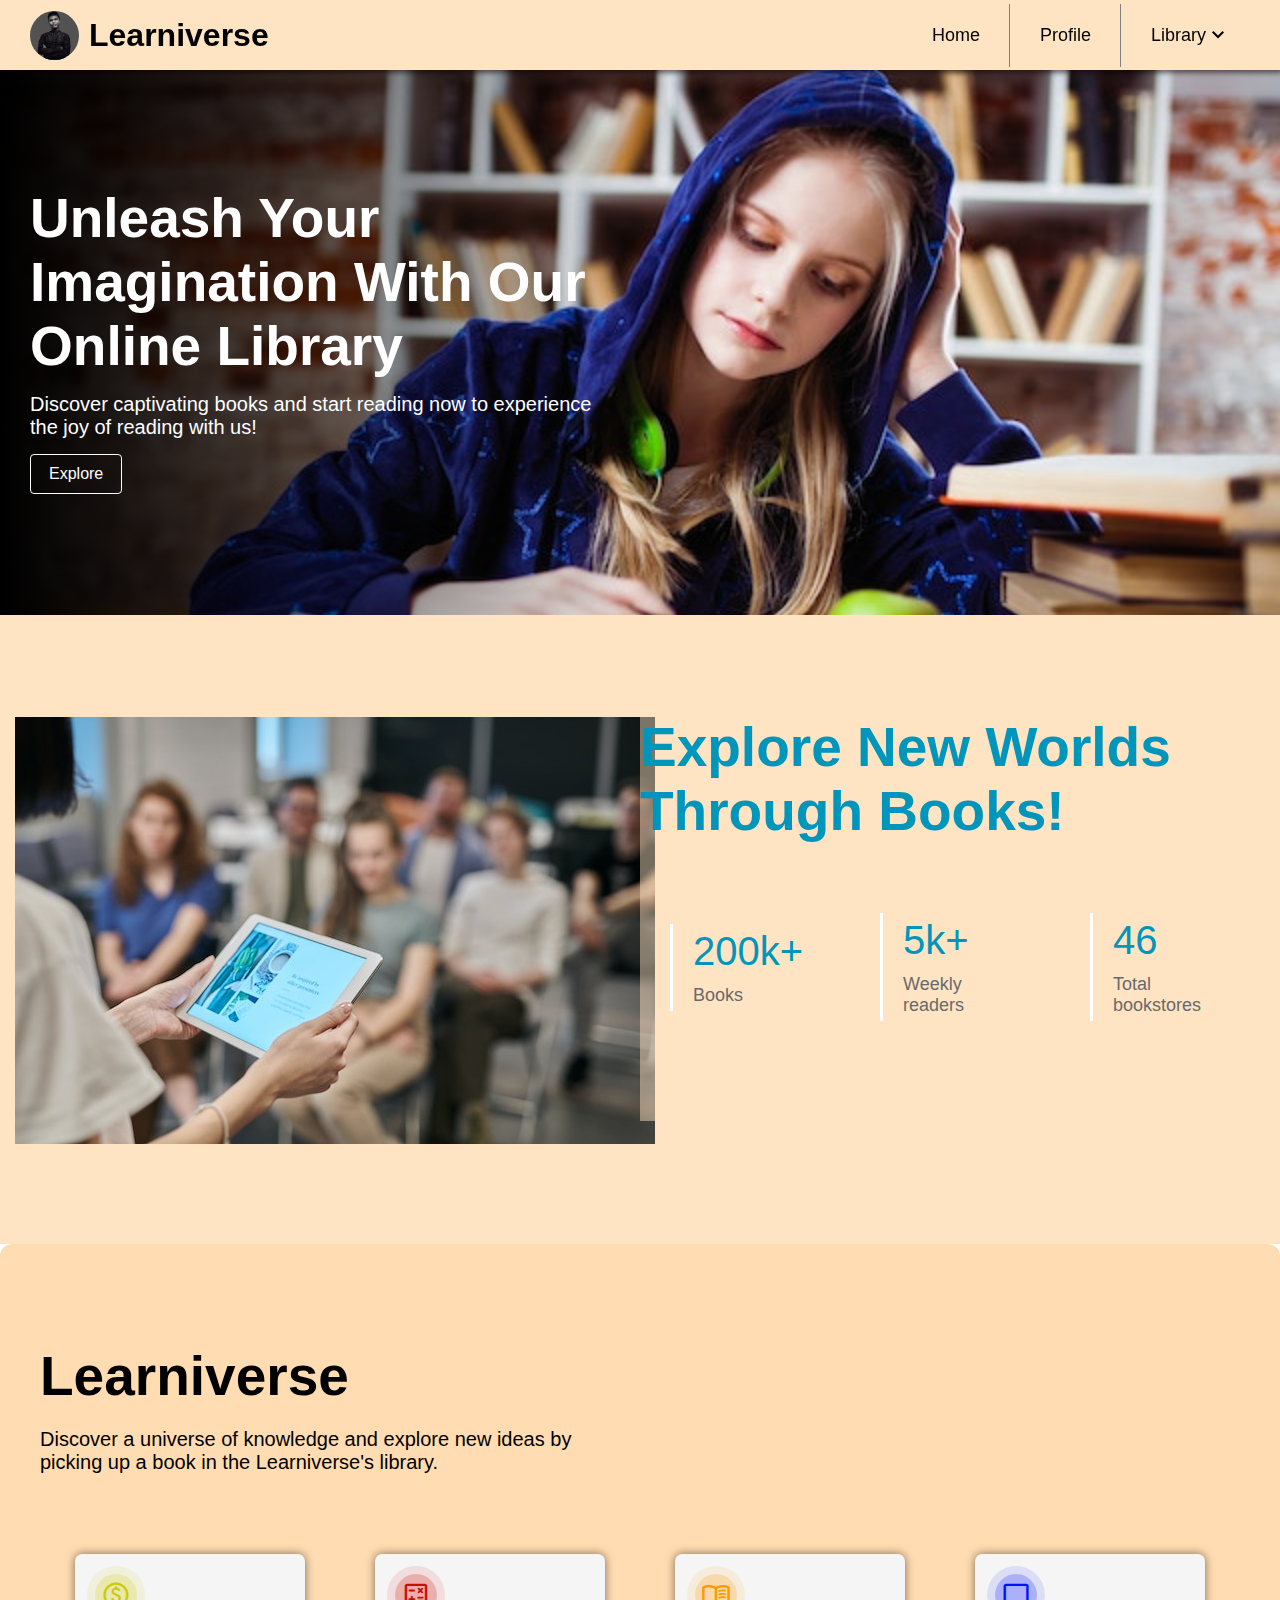
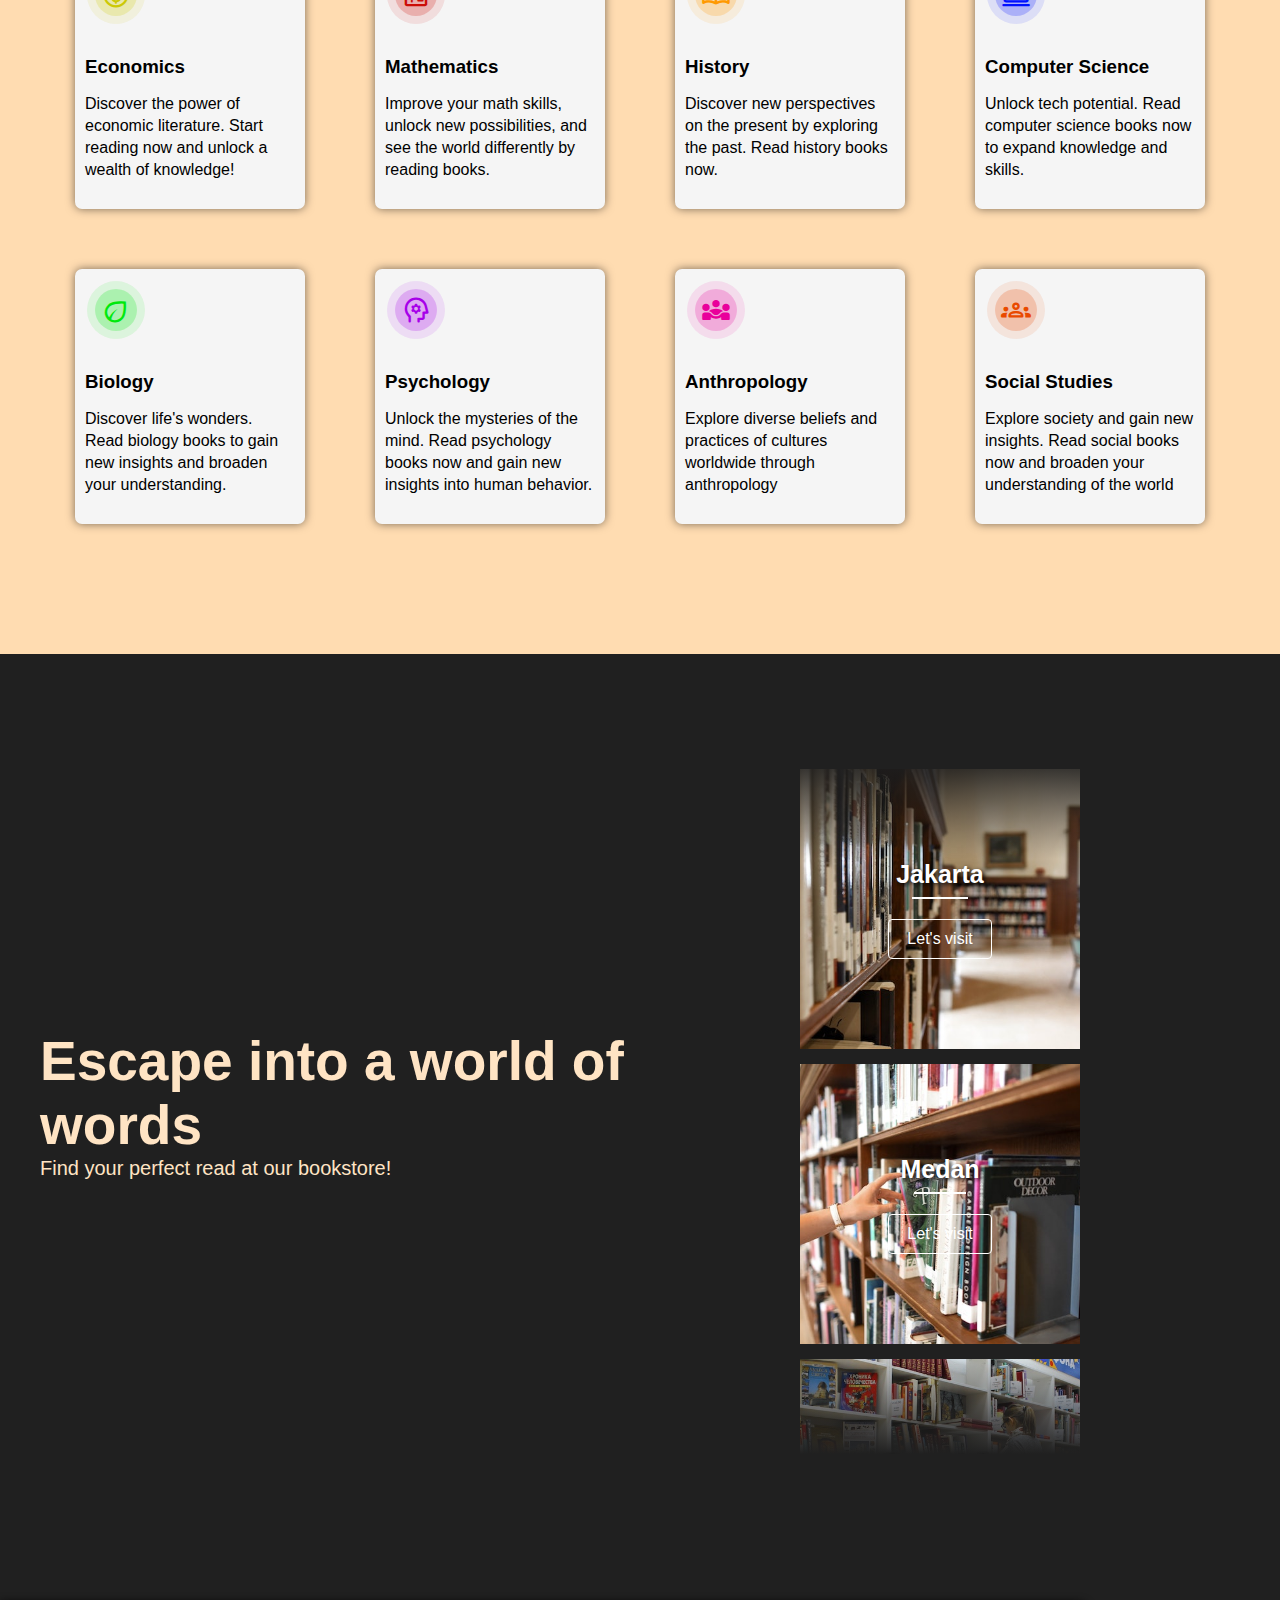
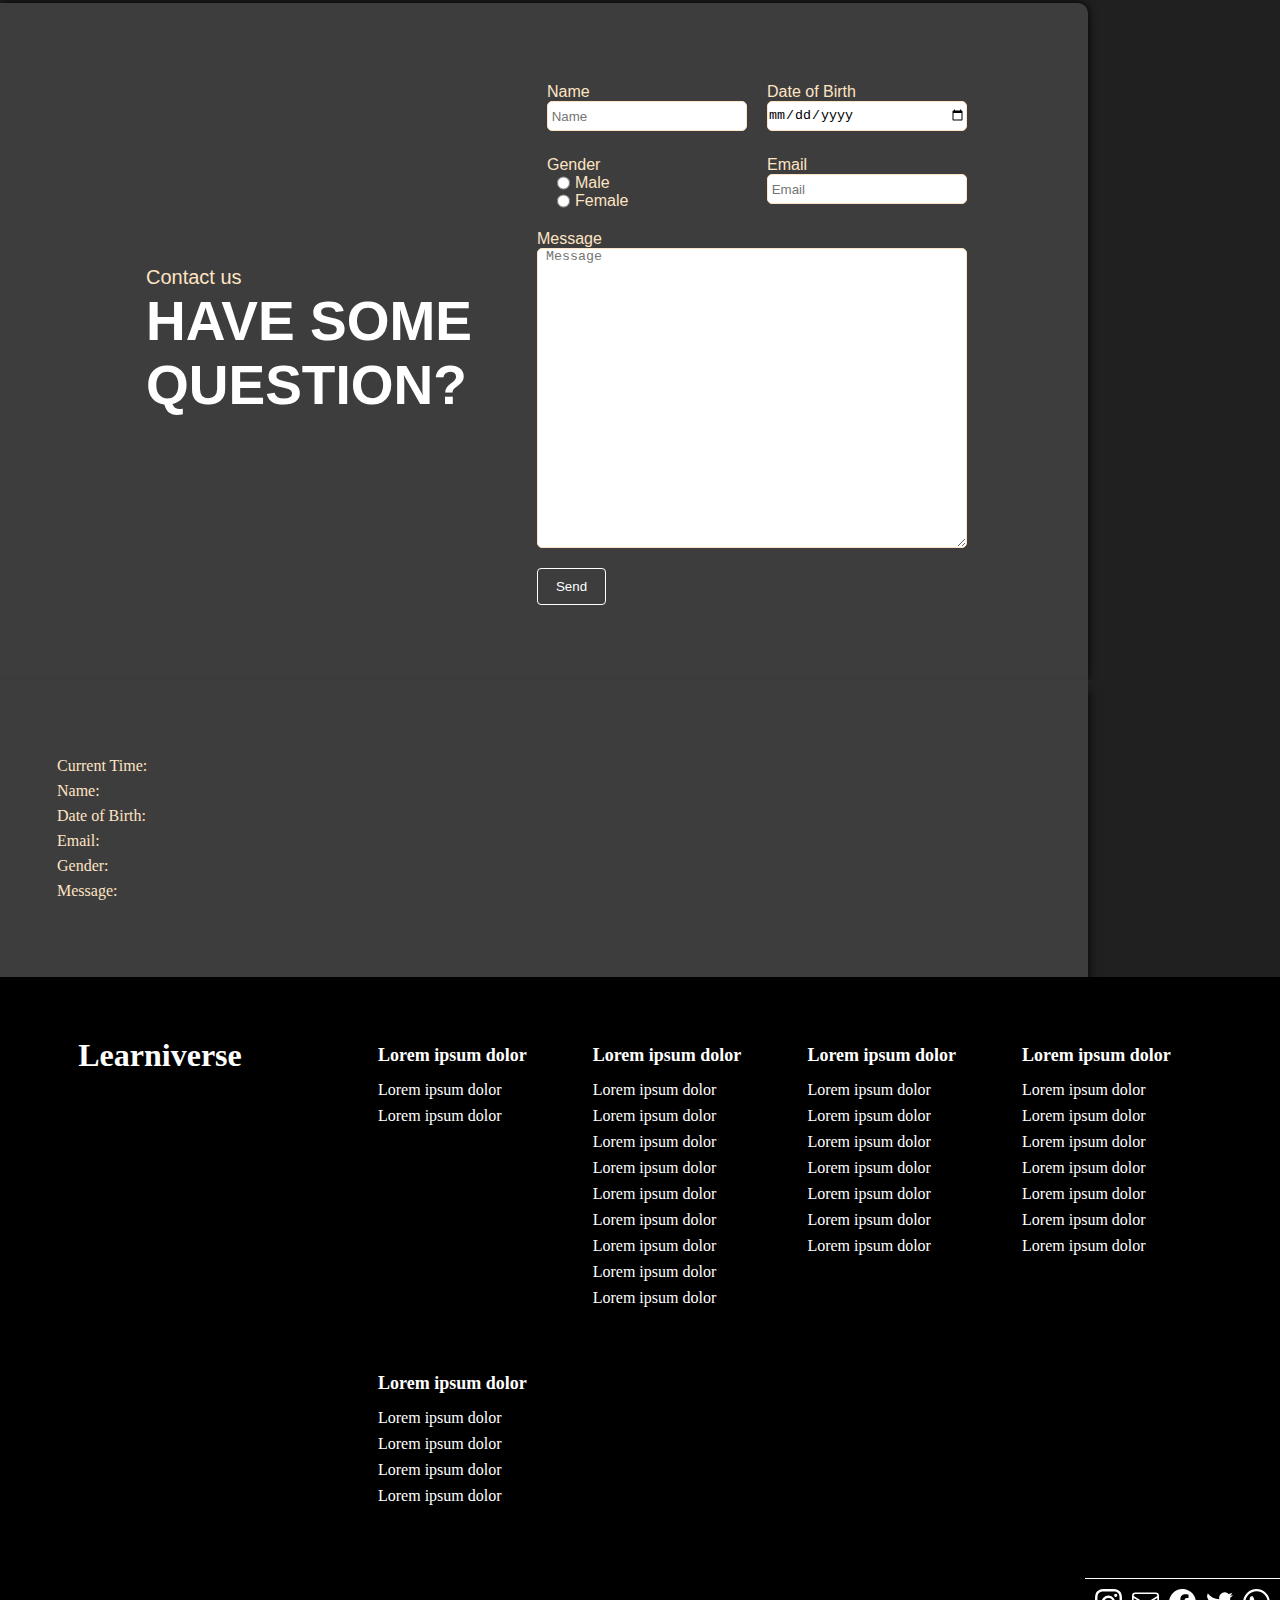
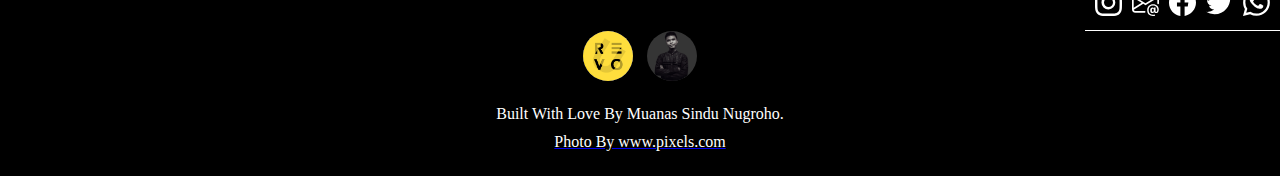
==== commit d9664236: "config" ====
--- a/index.html
+++ b/index.html
@@ -33,7 +33,7 @@
       </div>
       <div class="container nav-container">
         <div class="logo-brand">
-         <img src="/assets/img/img-background-linear-gradient.png" alt=""> 
+         <img src="./assets/img/img-background-linear-gradient.png" alt=""> 
          <h1>Learniverse</h1>
         </div>
         <div class="nav-bar">
--- a/assets/css/main.css
+++ b/assets/css/main.css
@@ -542,7 +542,7 @@
   height: -webkit-max-content;
   height: -moz-max-content;
   height: max-content;
-  background-image: linear-gradient(to right, rgba(255, 228, 196, 0), bisque, bisque);
+  background-image: linear-gradient(to right, rgba(255, 228, 196, 0.459) 10%, bisque);
   display: flex;
   padding: 0 0 30px 0;
   flex-direction: column;
